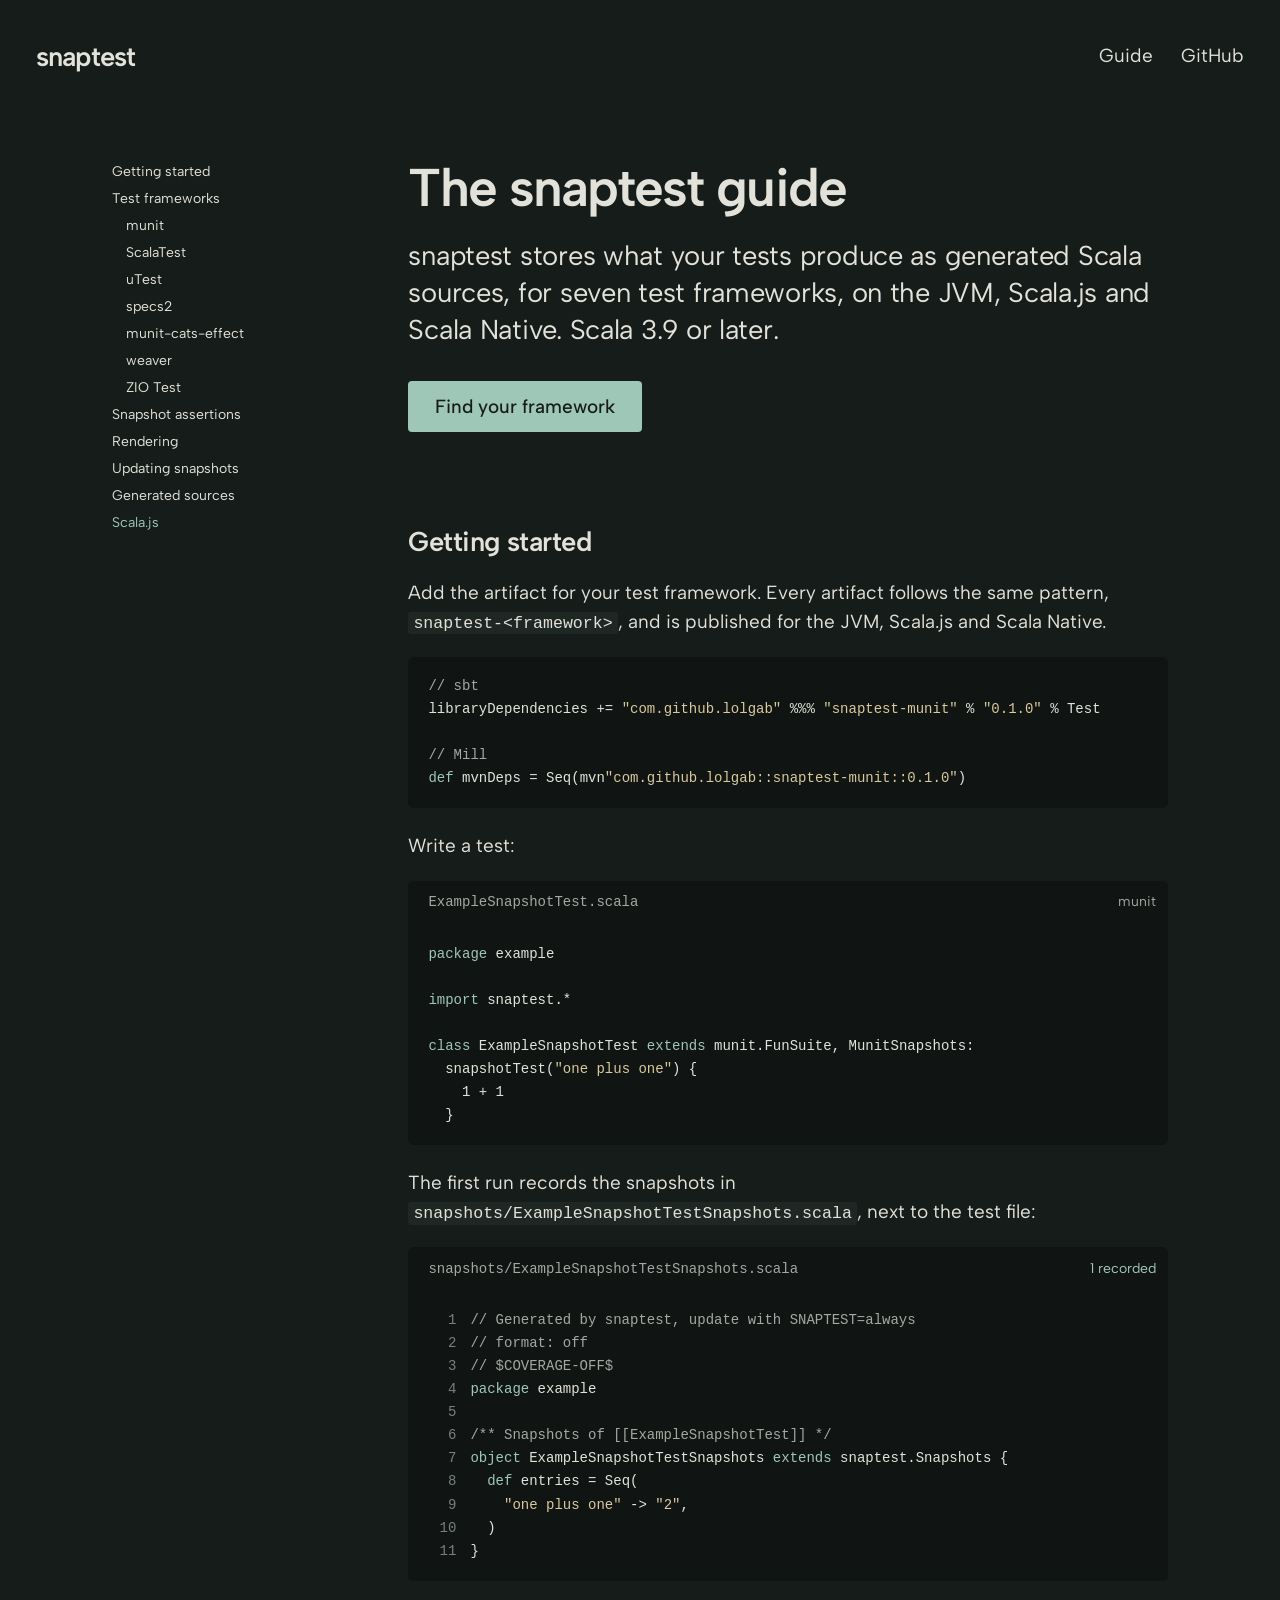
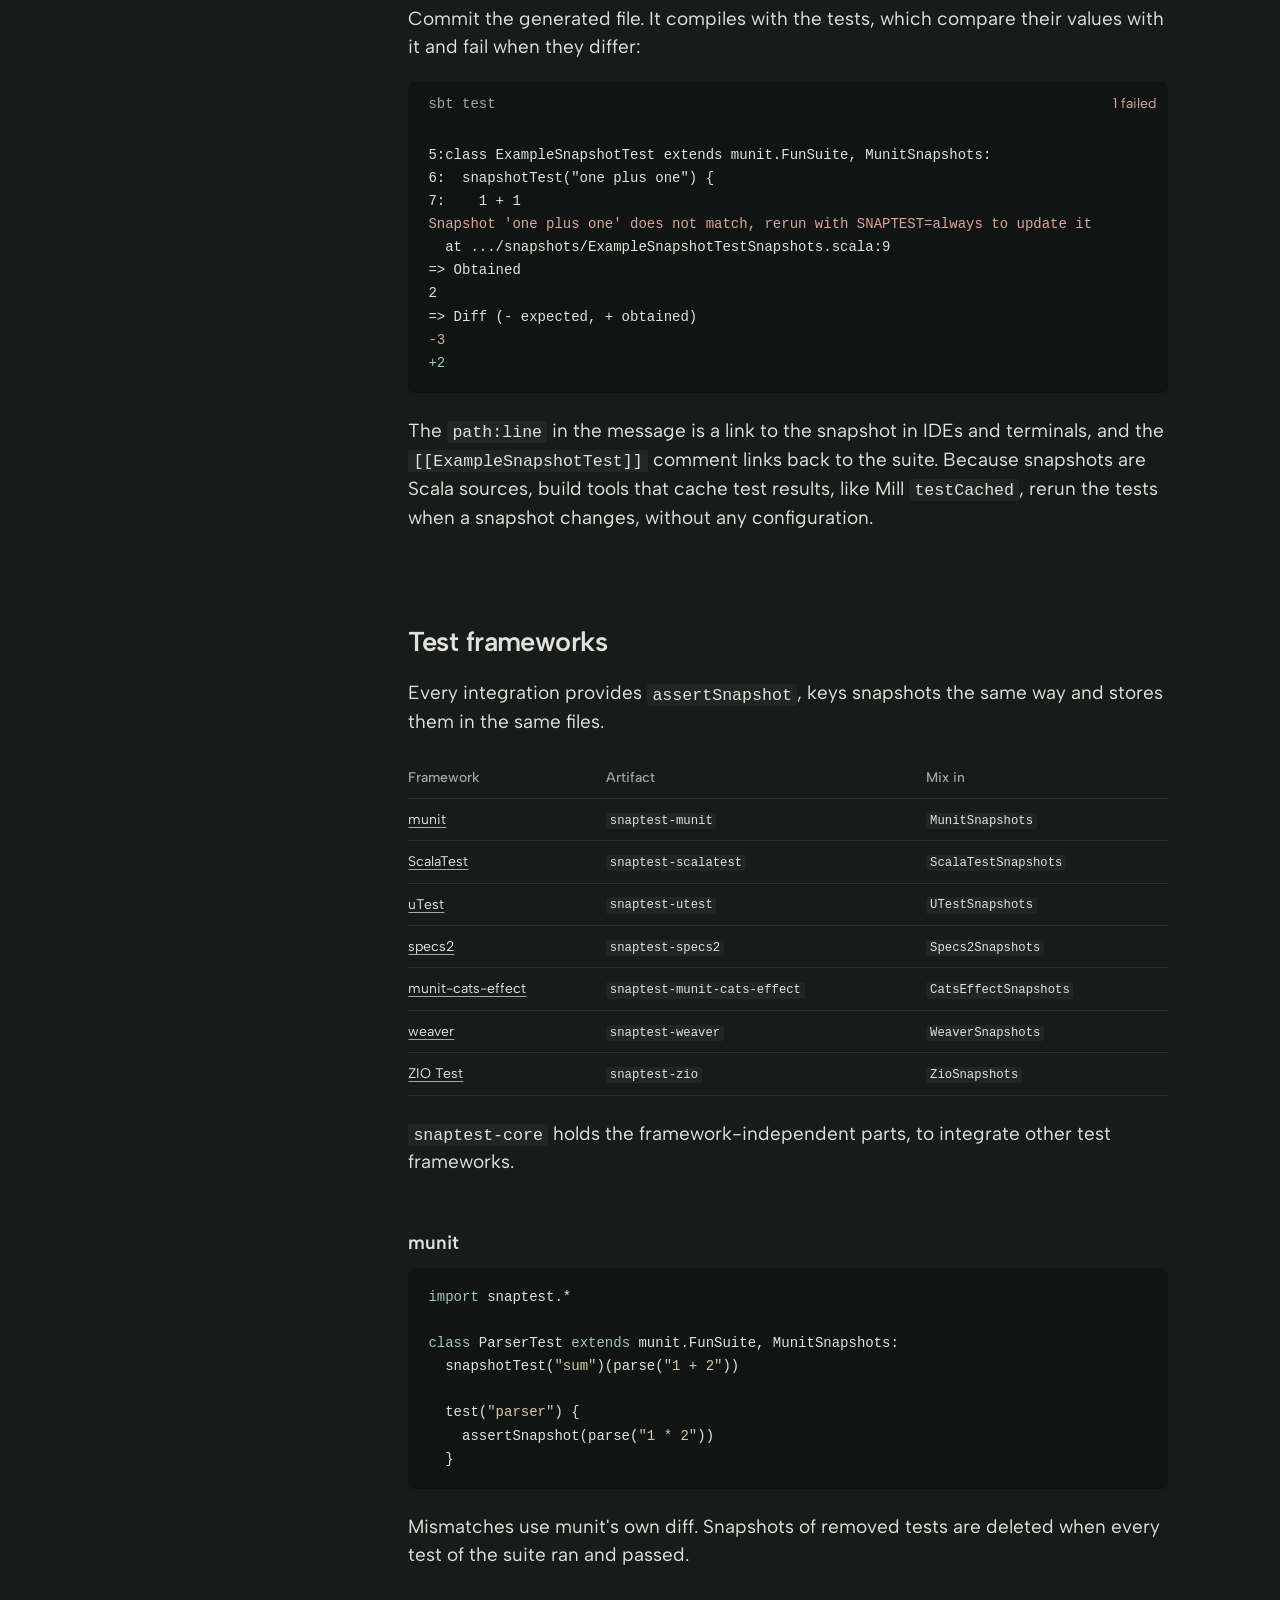
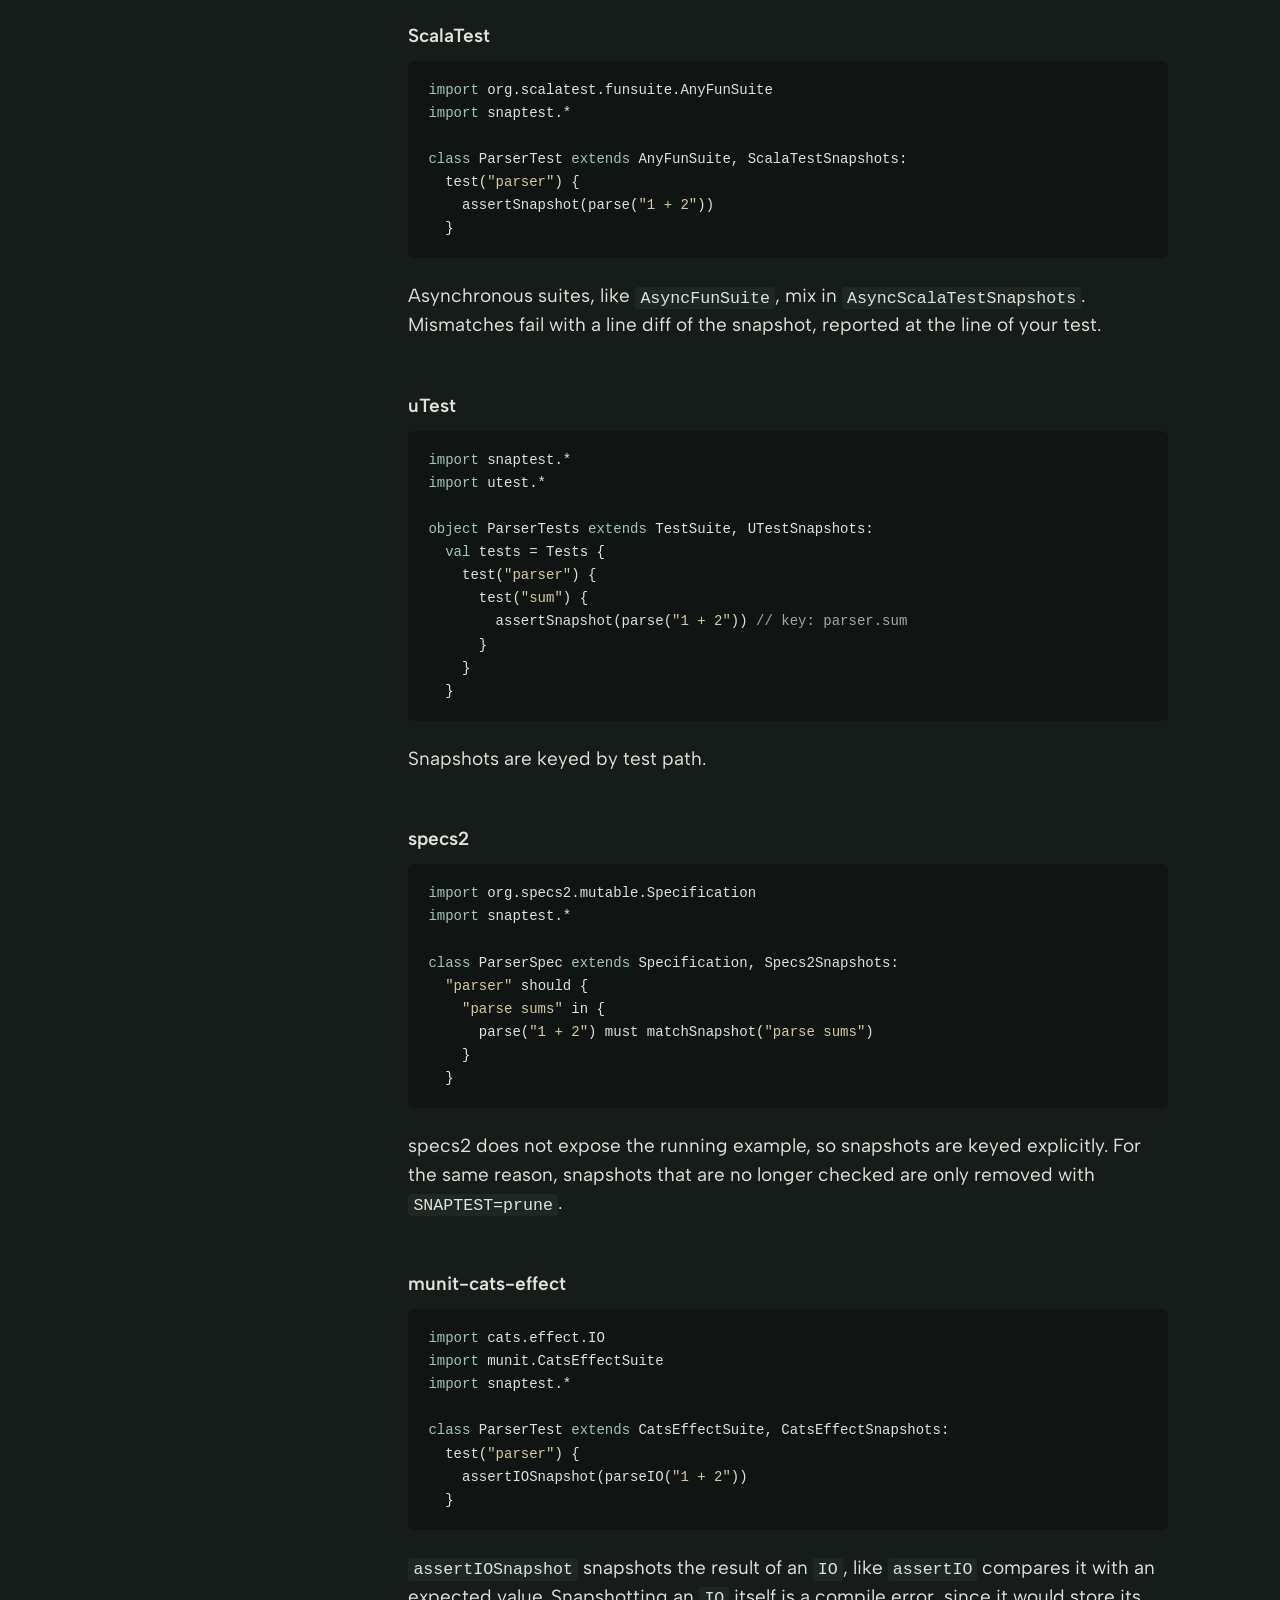
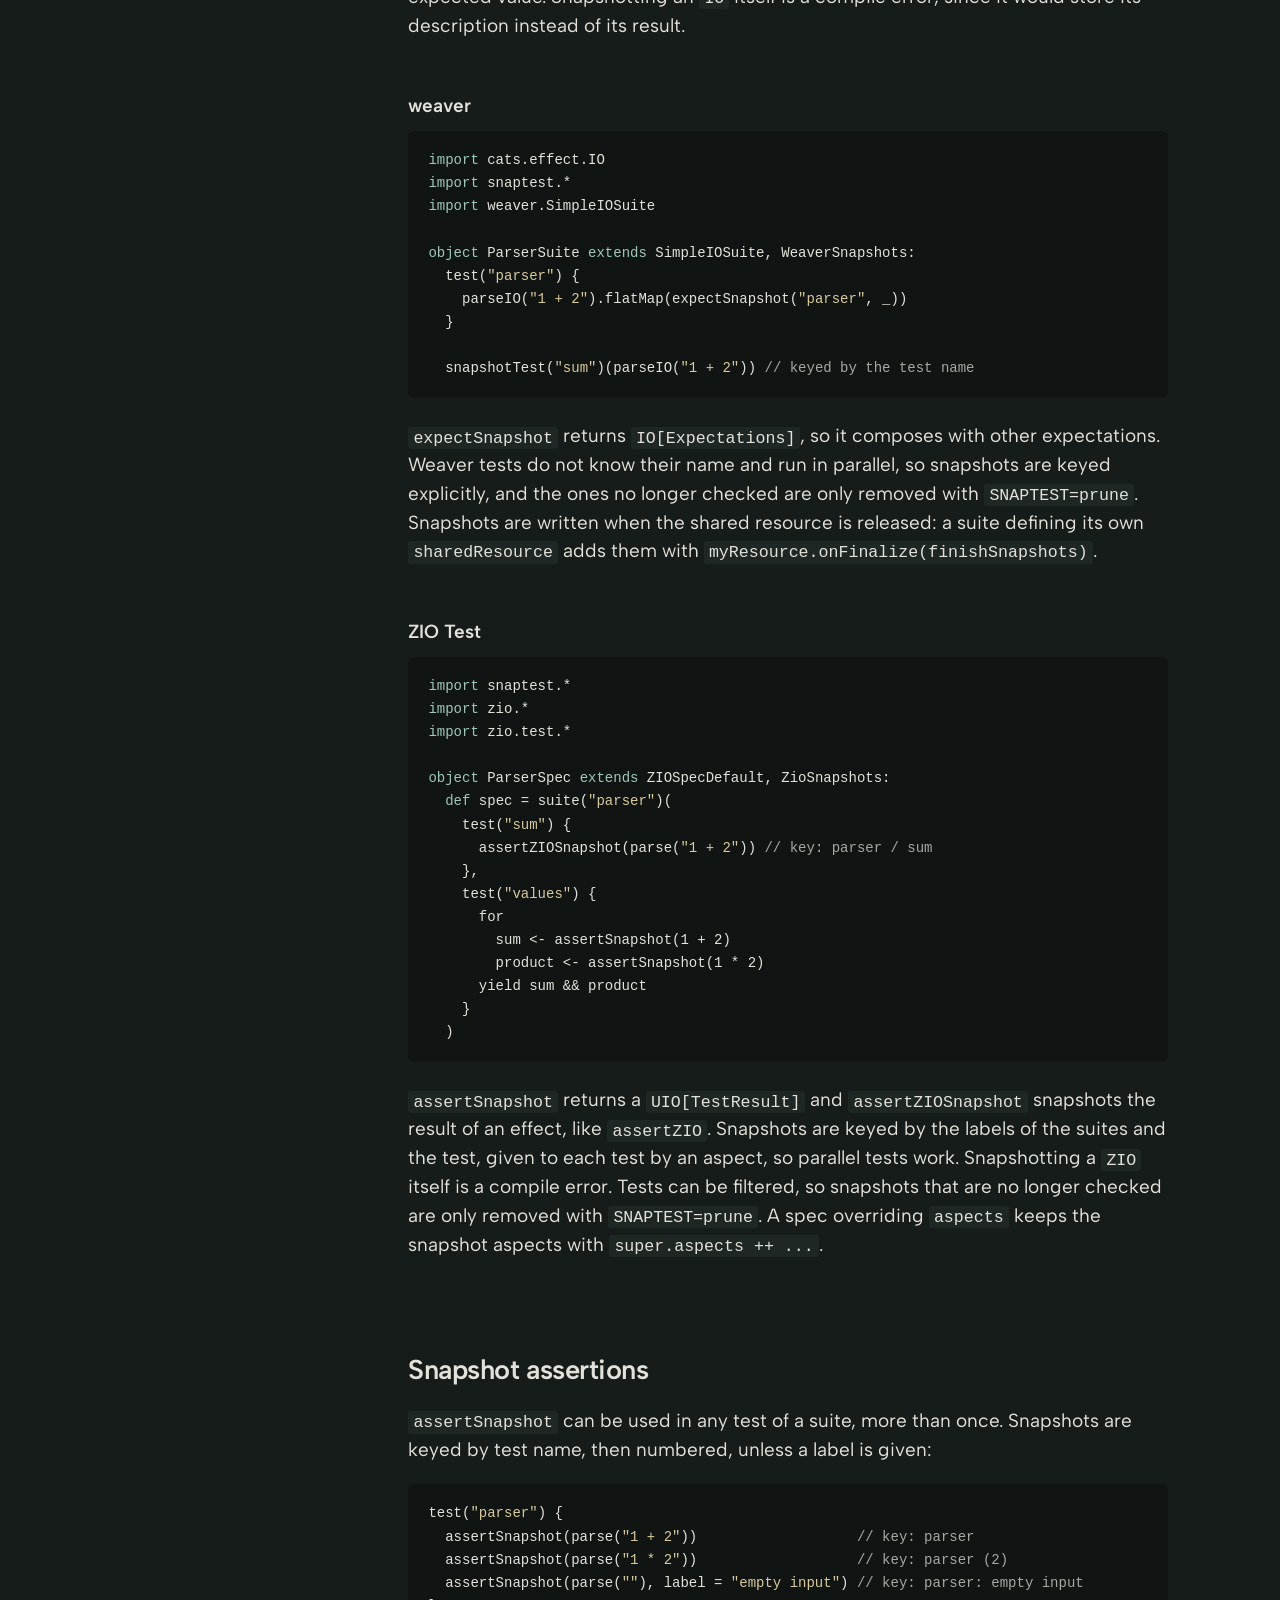
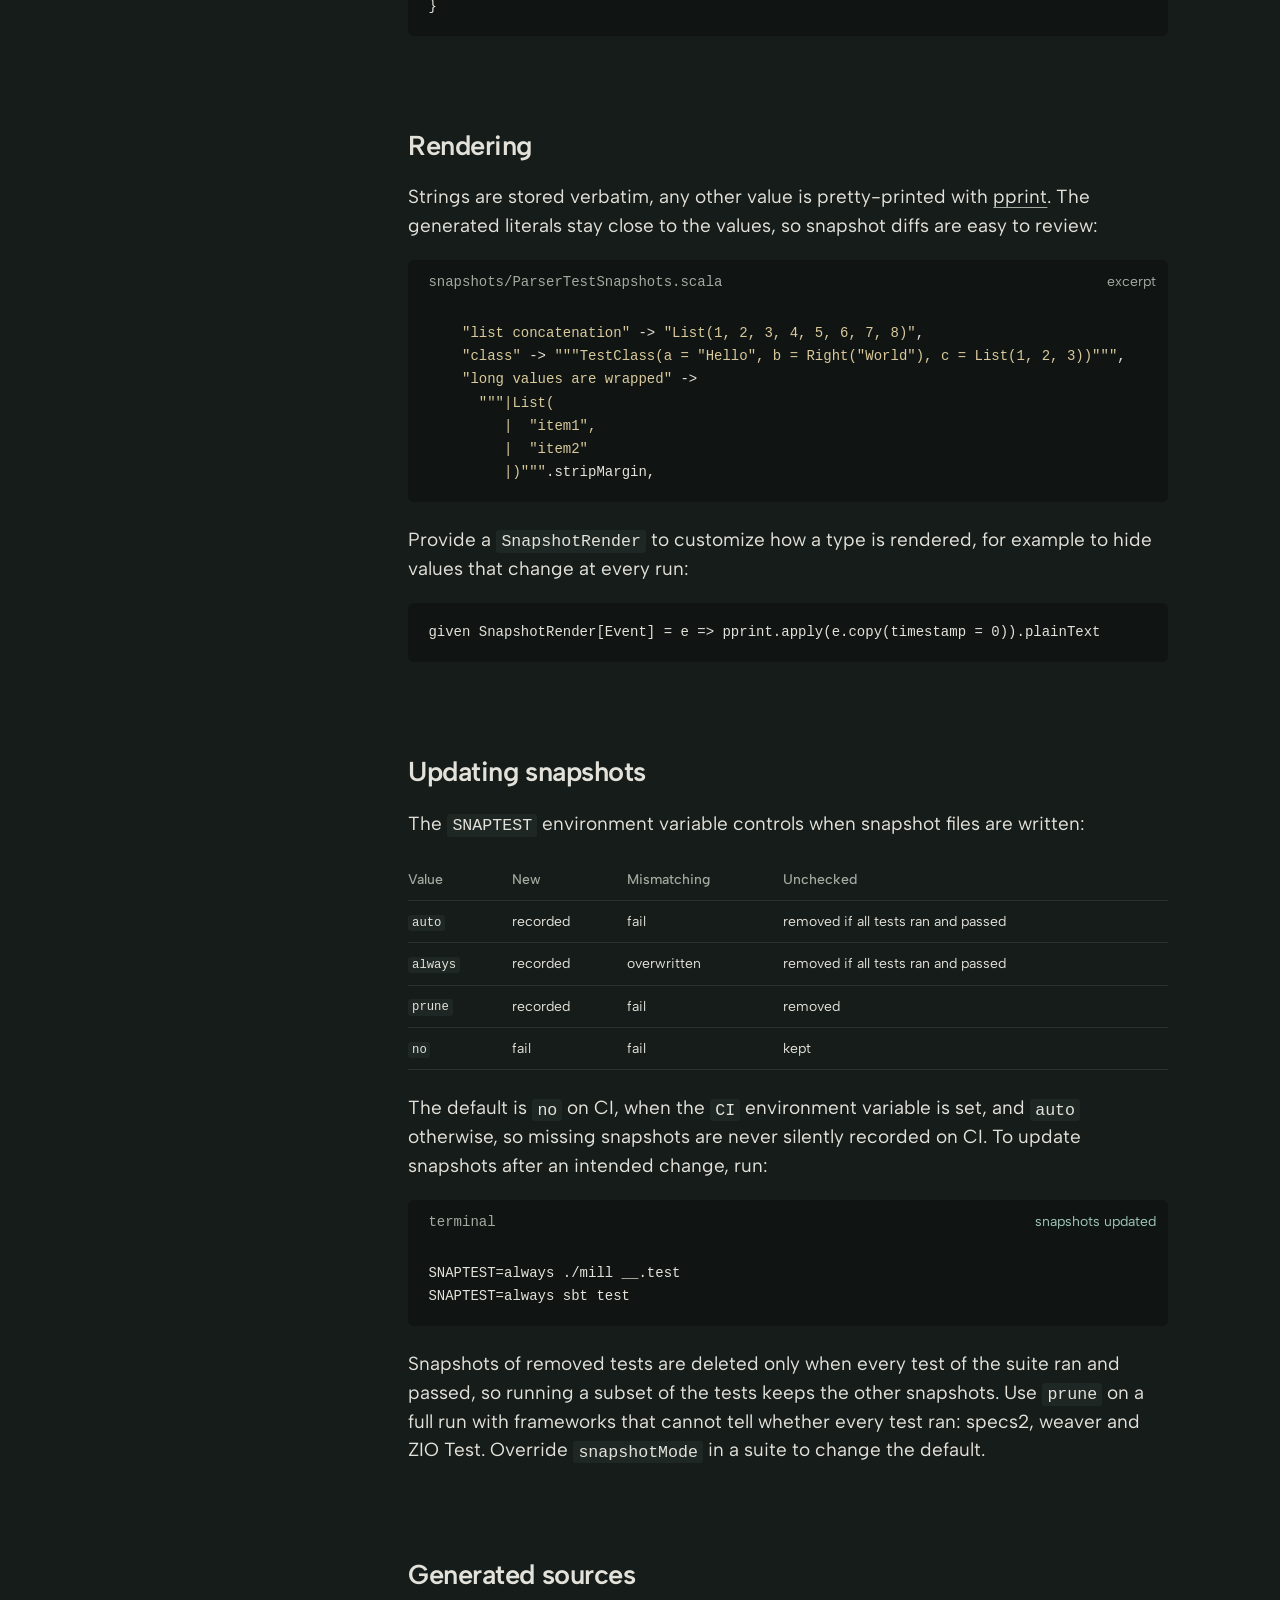
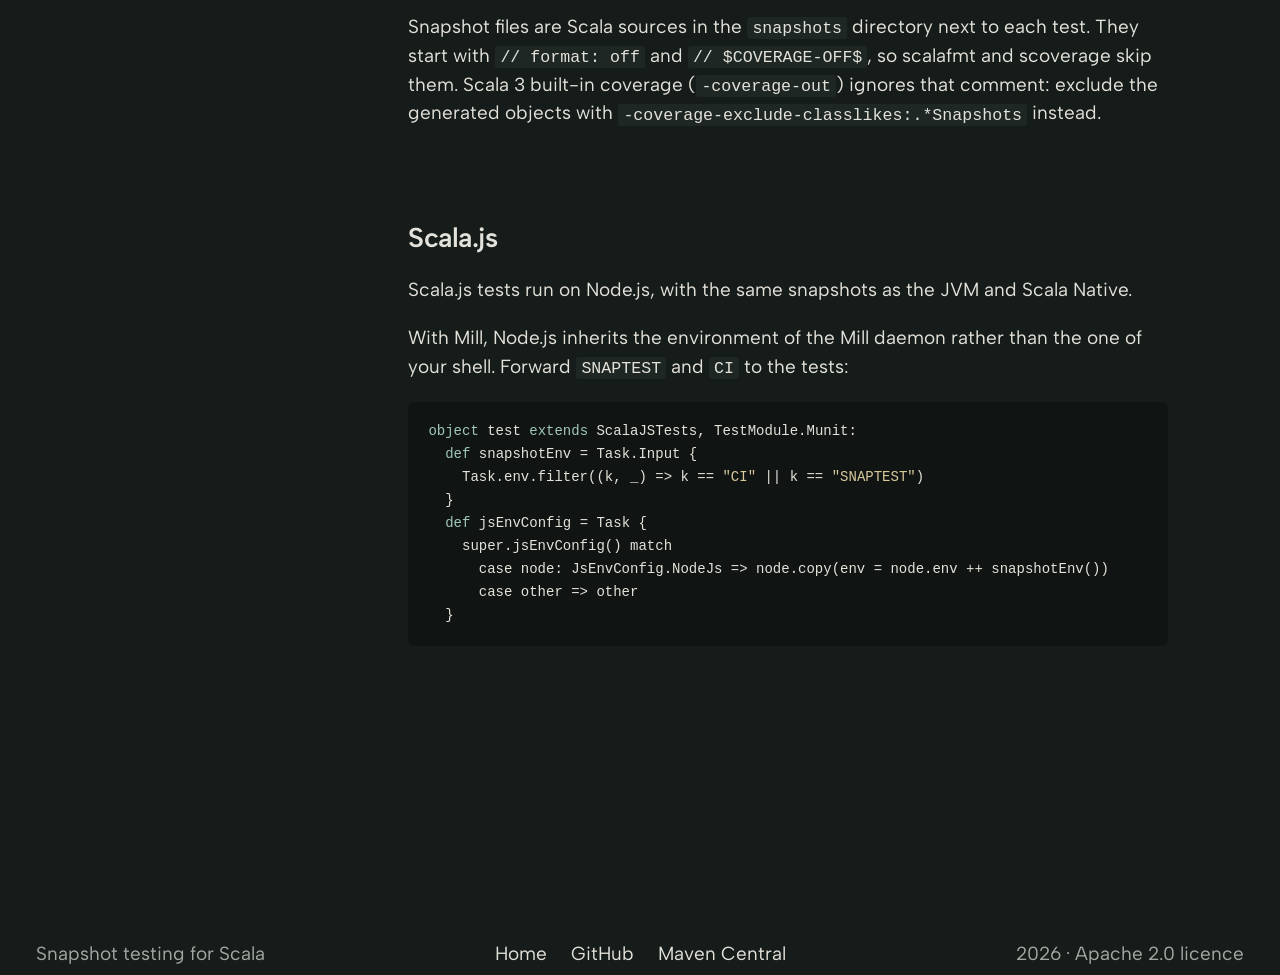
==== site/guide.html @ f342cf75 "Add the documentation website A landing page and a guide in site/, deployed to GitHub Pages by a new" ====
<!doctype html>
<html lang="en">
  <head>
    <meta charset="utf-8" />
    <meta name="viewport" content="width=device-width, initial-scale=1" />
    <title>Guide · snaptest</title>
    <meta
      name="description"
      content="How to set up snaptest with munit, ScalaTest, uTest, specs2, munit-cats-effect, weaver or ZIO Test, update snapshots, and use them on Scala.js."
    />
    <link rel="preconnect" href="https://fonts.googleapis.com" />
    <link rel="preconnect" href="https://fonts.gstatic.com" crossorigin />
    <link
      href="https://fonts.googleapis.com/css2?family=Albert+Sans:wght@400;500;600&display=swap"
      rel="stylesheet"
    />
    <link rel="stylesheet" href="style.css" />
    <script>
      document.documentElement.classList.add("js");
    </script>
  </head>
  <body class="guide-page">
    <header class="topbar topbar--static">
      <a class="wordmark" href="./">snaptest</a>
      <nav aria-label="Main">
        <a class="link" href="guide.html" aria-current="page">Guide</a>
        <a class="link" href="https://github.com/lolgab/snaptest">GitHub</a>
      </nav>
    </header>

    <div class="guide">
      <nav class="toc" aria-label="Contents">
        <a href="#getting-started">Getting started</a>
        <a href="#frameworks">Test frameworks</a>
        <a class="toc__sub" href="#munit">munit</a>
        <a class="toc__sub" href="#scalatest">ScalaTest</a>
        <a class="toc__sub" href="#utest">uTest</a>
        <a class="toc__sub" href="#specs2">specs2</a>
        <a class="toc__sub" href="#munit-cats-effect">munit-cats-effect</a>
        <a class="toc__sub" href="#weaver">weaver</a>
        <a class="toc__sub" href="#zio">ZIO Test</a>
        <a href="#assertions">Snapshot assertions</a>
        <a href="#rendering">Rendering</a>
        <a href="#modes">Updating snapshots</a>
        <a href="#generated-sources">Generated sources</a>
        <a href="#scala-js">Scala.js</a>
      </nav>

      <main class="doc">
        <div class="doc__head">
          <h1>The snaptest guide</h1>
          <p class="doc__lead">
            snaptest stores what your tests produce as generated Scala sources,
            for seven test frameworks, on the JVM, Scala.js and Scala Native.
            Scala 3.9 or later.
          </p>
          <a class="button" href="#frameworks">Find your framework</a>
        </div>

        <section id="getting-started">
          <h2>Getting started</h2>
          <p>
            Add the artifact for your test framework. Every artifact follows
            the same pattern, <code>snaptest-&lt;framework&gt;</code>, and is
            published for the JVM, Scala.js and Scala Native.
          </p>
          <pre class="code" data-scala>// sbt
libraryDependencies += "com.github.lolgab" %%% "snaptest-munit" % "0.1.0" % Test

// Mill
def mvnDeps = Seq(mvn"com.github.lolgab::snaptest-munit::0.1.0")</pre>
          <p>Write a test:</p>
          <div class="fragment" data-ui>
          <div class="panel-bar"><code>ExampleSnapshotTest.scala</code><span>munit</span></div>
          <pre class="code" data-scala>package example

import snaptest.*

class ExampleSnapshotTest extends munit.FunSuite, MunitSnapshots:
  snapshotTest("one plus one") {
    1 + 1
  }</pre>
          </div>
          <p>
            The first run records the snapshots in
            <code>snapshots/ExampleSnapshotTestSnapshots.scala</code>, next to
            the test file:
          </p>
          <div class="fragment" data-ui>
          <div class="panel-bar"><code>snapshots/ExampleSnapshotTestSnapshots.scala</code><span class="ok">1 recorded</span></div>
          <pre class="code" data-scala data-numbers>// Generated by snaptest, update with SNAPTEST=always
// format: off
// $COVERAGE-OFF$
package example

/** Snapshots of [[ExampleSnapshotTest]] */
object ExampleSnapshotTestSnapshots extends snaptest.Snapshots {
  def entries = Seq(
    "one plus one" -> "2",
  )
}</pre>
          </div>
          <p>
            Commit the generated file. It compiles with the tests, which
            compare their values with it and fail when they differ:
          </p>
          <div class="fragment" data-ui>
          <div class="panel-bar"><code>sbt test</code><span class="fail">1 failed</span></div>
          <pre class="code">5:class ExampleSnapshotTest extends munit.FunSuite, MunitSnapshots:
6:  snapshotTest("one plus one") {
7:    1 + 1
<span class="fail">Snapshot 'one plus one' does not match, rerun with SNAPTEST=always to update it</span>
  at .../snapshots/ExampleSnapshotTestSnapshots.scala:9
=&gt; Obtained
2
=&gt; Diff (- expected, + obtained)
<span class="del">-3</span>
<span class="add">+2</span></pre>
          </div>
          <p>
            The <code>path:line</code> in the message is a link to the snapshot
            in IDEs and terminals, and the <code>[[ExampleSnapshotTest]]</code>
            comment links back to the suite. Because snapshots are Scala
            sources, build tools that cache test results, like Mill
            <code>testCached</code>, rerun the tests when a snapshot changes,
            without any configuration.
          </p>
        </section>

        <section id="frameworks">
          <h2>Test frameworks</h2>
          <p>
            Every integration provides <code>assertSnapshot</code>, keys
            snapshots the same way and stores them in the same files.
          </p>
          <table>
            <thead>
              <tr><th scope="col">Framework</th><th scope="col">Artifact</th><th scope="col">Mix in</th></tr>
            </thead>
            <tbody>
              <tr><td><a href="https://scalameta.org/munit/">munit</a></td><td><code>snaptest-munit</code></td><td><code>MunitSnapshots</code></td></tr>
              <tr><td><a href="https://www.scalatest.org">ScalaTest</a></td><td><code>snaptest-scalatest</code></td><td><code>ScalaTestSnapshots</code></td></tr>
              <tr><td><a href="https://github.com/com-lihaoyi/utest">uTest</a></td><td><code>snaptest-utest</code></td><td><code>UTestSnapshots</code></td></tr>
              <tr><td><a href="https://etorreborre.github.io/specs2/">specs2</a></td><td><code>snaptest-specs2</code></td><td><code>Specs2Snapshots</code></td></tr>
              <tr><td><a href="https://github.com/typelevel/munit-cats-effect">munit-cats-effect</a></td><td><code>snaptest-munit-cats-effect</code></td><td><code>CatsEffectSnapshots</code></td></tr>
              <tr><td><a href="https://typelevel.org/weaver-test/">weaver</a></td><td><code>snaptest-weaver</code></td><td><code>WeaverSnapshots</code></td></tr>
              <tr><td><a href="https://zio.dev/reference/test/">ZIO Test</a></td><td><code>snaptest-zio</code></td><td><code>ZioSnapshots</code></td></tr>
            </tbody>
          </table>
          <p>
            <code>snaptest-core</code> holds the framework-independent parts,
            to integrate other test frameworks.
          </p>

          <h3 id="munit">munit</h3>
          <pre class="code" data-scala>import snaptest.*

class ParserTest extends munit.FunSuite, MunitSnapshots:
  snapshotTest("sum")(parse("1 + 2"))

  test("parser") {
    assertSnapshot(parse("1 * 2"))
  }</pre>
          <p>
            Mismatches use munit's own diff. Snapshots of removed tests are
            deleted when every test of the suite ran and passed.
          </p>

          <h3 id="scalatest">ScalaTest</h3>
          <pre class="code" data-scala>import org.scalatest.funsuite.AnyFunSuite
import snaptest.*

class ParserTest extends AnyFunSuite, ScalaTestSnapshots:
  test("parser") {
    assertSnapshot(parse("1 + 2"))
  }</pre>
          <p>
            Asynchronous suites, like <code>AsyncFunSuite</code>, mix in
            <code>AsyncScalaTestSnapshots</code>. Mismatches fail with a line
            diff of the snapshot, reported at the line of your test.
          </p>

          <h3 id="utest">uTest</h3>
          <pre class="code" data-scala>import snaptest.*
import utest.*

object ParserTests extends TestSuite, UTestSnapshots:
  val tests = Tests {
    test("parser") {
      test("sum") {
        assertSnapshot(parse("1 + 2")) // key: parser.sum
      }
    }
  }</pre>
          <p>Snapshots are keyed by test path.</p>

          <h3 id="specs2">specs2</h3>
          <pre class="code" data-scala>import org.specs2.mutable.Specification
import snaptest.*

class ParserSpec extends Specification, Specs2Snapshots:
  "parser" should {
    "parse sums" in {
      parse("1 + 2") must matchSnapshot("parse sums")
    }
  }</pre>
          <p>
            specs2 does not expose the running example, so snapshots are keyed
            explicitly. For the same reason, snapshots that are no longer
            checked are only removed with <code>SNAPTEST=prune</code>.
          </p>

          <h3 id="munit-cats-effect">munit-cats-effect</h3>
          <pre class="code" data-scala>import cats.effect.IO
import munit.CatsEffectSuite
import snaptest.*

class ParserTest extends CatsEffectSuite, CatsEffectSnapshots:
  test("parser") {
    assertIOSnapshot(parseIO("1 + 2"))
  }</pre>
          <p>
            <code>assertIOSnapshot</code> snapshots the result of an
            <code>IO</code>, like <code>assertIO</code> compares it with an
            expected value. Snapshotting an <code>IO</code> itself is a compile
            error, since it would store its description instead of its result.
          </p>

          <h3 id="weaver">weaver</h3>
          <pre class="code" data-scala>import cats.effect.IO
import snaptest.*
import weaver.SimpleIOSuite

object ParserSuite extends SimpleIOSuite, WeaverSnapshots:
  test("parser") {
    parseIO("1 + 2").flatMap(expectSnapshot("parser", _))
  }

  snapshotTest("sum")(parseIO("1 + 2")) // keyed by the test name</pre>
          <p>
            <code>expectSnapshot</code> returns <code>IO[Expectations]</code>,
            so it composes with other expectations. Weaver tests do not know
            their name and run in parallel, so snapshots are keyed explicitly,
            and the ones no longer checked are only removed with
            <code>SNAPTEST=prune</code>. Snapshots are written when the shared
            resource is released: a suite defining its own
            <code>sharedResource</code> adds them with
            <code>myResource.onFinalize(finishSnapshots)</code>.
          </p>

          <h3 id="zio">ZIO Test</h3>
          <pre class="code" data-scala>import snaptest.*
import zio.*
import zio.test.*

object ParserSpec extends ZIOSpecDefault, ZioSnapshots:
  def spec = suite("parser")(
    test("sum") {
      assertZIOSnapshot(parse("1 + 2")) // key: parser / sum
    },
    test("values") {
      for
        sum &lt;- assertSnapshot(1 + 2)
        product &lt;- assertSnapshot(1 * 2)
      yield sum &amp;&amp; product
    }
  )</pre>
          <p>
            <code>assertSnapshot</code> returns a <code>UIO[TestResult]</code>
            and <code>assertZIOSnapshot</code> snapshots the result of an
            effect, like <code>assertZIO</code>. Snapshots are keyed by the
            labels of the suites and the test, given to each test by an aspect,
            so parallel tests work. Snapshotting a <code>ZIO</code> itself is a
            compile error. Tests can be filtered, so snapshots that are no
            longer checked are only removed with <code>SNAPTEST=prune</code>.
            A spec overriding <code>aspects</code> keeps the snapshot aspects
            with <code>super.aspects ++ ...</code>.
          </p>
        </section>

        <section id="assertions">
          <h2>Snapshot assertions</h2>
          <p>
            <code>assertSnapshot</code> can be used in any test of a suite,
            more than once. Snapshots are keyed by test name, then numbered,
            unless a label is given:
          </p>
          <pre class="code" data-scala>test("parser") {
  assertSnapshot(parse("1 + 2"))                   // key: parser
  assertSnapshot(parse("1 * 2"))                   // key: parser (2)
  assertSnapshot(parse(""), label = "empty input") // key: parser: empty input
}</pre>
        </section>

        <section id="rendering">
          <h2>Rendering</h2>
          <p>
            Strings are stored verbatim, any other value is pretty-printed with
            <a href="https://github.com/com-lihaoyi/PPrint">pprint</a>. The
            generated literals stay close to the values, so snapshot diffs are
            easy to review:
          </p>
          <div class="fragment" data-ui>
          <div class="panel-bar"><code>snapshots/ParserTestSnapshots.scala</code><span>excerpt</span></div>
          <pre class="code" data-scala>    "list concatenation" -> "List(1, 2, 3, 4, 5, 6, 7, 8)",
    "class" -> """TestClass(a = "Hello", b = Right("World"), c = List(1, 2, 3))""",
    "long values are wrapped" ->
      """|List(
         |  "item1",
         |  "item2"
         |)""".stripMargin,</pre>
          </div>
          <p>
            Provide a <code>SnapshotRender</code> to customize how a type is
            rendered, for example to hide values that change at every run:
          </p>
          <pre class="code" data-scala>given SnapshotRender[Event] = e => pprint.apply(e.copy(timestamp = 0)).plainText</pre>
        </section>

        <section id="modes">
          <h2>Updating snapshots</h2>
          <p>
            The <code>SNAPTEST</code> environment variable controls when
            snapshot files are written:
          </p>
          <table>
            <thead>
              <tr><th scope="col">Value</th><th scope="col">New</th><th scope="col">Mismatching</th><th scope="col">Unchecked</th></tr>
            </thead>
            <tbody>
              <tr><td><code>auto</code></td><td>recorded</td><td>fail</td><td>removed if all tests ran and passed</td></tr>
              <tr><td><code>always</code></td><td>recorded</td><td>overwritten</td><td>removed if all tests ran and passed</td></tr>
              <tr><td><code>prune</code></td><td>recorded</td><td>fail</td><td>removed</td></tr>
              <tr><td><code>no</code></td><td>fail</td><td>fail</td><td>kept</td></tr>
            </tbody>
          </table>
          <p>
            The default is <code>no</code> on CI, when the <code>CI</code>
            environment variable is set, and <code>auto</code> otherwise, so
            missing snapshots are never silently recorded on CI. To update
            snapshots after an intended change, run:
          </p>
          <div class="fragment" data-ui>
          <div class="panel-bar"><code>terminal</code><span class="ok">snapshots updated</span></div>
          <pre class="code">SNAPTEST=always ./mill __.test
SNAPTEST=always sbt test</pre>
          </div>
          <p>
            Snapshots of removed tests are deleted only when every test of the
            suite ran and passed, so running a subset of the tests keeps the
            other snapshots. Use <code>prune</code> on a full run with
            frameworks that cannot tell whether every test ran: specs2, weaver
            and ZIO Test. Override <code>snapshotMode</code> in a suite to
            change the default.
          </p>
        </section>

        <section id="generated-sources">
          <h2>Generated sources</h2>
          <p>
            Snapshot files are Scala sources in the <code>snapshots</code>
            directory next to each test. They start with
            <code>// format: off</code> and <code>// $COVERAGE-OFF$</code>, so
            scalafmt and scoverage skip them. Scala 3 built-in coverage
            (<code>-coverage-out</code>) ignores that comment: exclude the
            generated objects with
            <code>-coverage-exclude-classlikes:.*Snapshots</code> instead.
          </p>
        </section>

        <section id="scala-js">
          <h2>Scala.js</h2>
          <p>
            Scala.js tests run on Node.js, with the same snapshots as the JVM
            and Scala Native.
          </p>
          <p>
            With Mill, Node.js inherits the environment of the Mill daemon
            rather than the one of your shell. Forward <code>SNAPTEST</code>
            and <code>CI</code> to the tests:
          </p>
          <pre class="code" data-scala>object test extends ScalaJSTests, TestModule.Munit:
  def snapshotEnv = Task.Input {
    Task.env.filter((k, _) => k == "CI" || k == "SNAPTEST")
  }
  def jsEnvConfig = Task {
    super.jsEnvConfig() match
      case node: JsEnvConfig.NodeJs => node.copy(env = node.env ++ snapshotEnv())
      case other => other
  }</pre>
        </section>

      </main>
    </div>

    <footer>
      <div class="footer">
        <p>Snapshot testing for Scala</p>
        <nav aria-label="Footer">
          <a class="link" href="./">Home</a>
          <a class="link" href="https://github.com/lolgab/snaptest">GitHub</a>
          <a class="link" href="https://central.sonatype.com/namespace/com.github.lolgab">Maven Central</a>
        </nav>
        <p>2026 · <a class="link" href="https://github.com/lolgab/snaptest/blob/main/LICENSE">Apache 2.0 licence</a></p>
      </div>
    </footer>

    <script src="main.js"></script>
  </body>
</html>
---- site/style.css ----
:root {
  --bg: #161c1a;
  --surface: #1f2725;
  --surface-2: #28322f;
  --deep: #101513;
  --ink: #e3e2da;
  --muted: #a3a9a1;
  --accent: #9fc7b8;
  --accent-ink: #161c1a;
  --string: #d9c99c;
  --removed: #e0a39a;
  --added: #9fc7b8;

  /* Five sizes: small, body, lead, head, display */
  --step-small: 0.875rem;
  --step-body: clamp(1.0625rem, 1rem + 0.25vw, 1.1875rem);
  --step-lead: clamp(1.375rem, 1.15rem + 0.7vw, 1.75rem);
  --step-head: clamp(2.25rem, 1.4rem + 2.4vw, 3.5rem);
  --step-display: clamp(2.75rem, 1.6rem + 3.6vw, 5rem);

  --m: clamp(20px, 2.8vw, 40px);
  --gap-section: clamp(120px, 13vw, 200px);
  --radius: 4px;

  --ease-out: cubic-bezier(0.22, 1, 0.36, 1);
  --ease-expo: cubic-bezier(0.16, 1, 0.3, 1);
  --ease-soft: cubic-bezier(0.33, 1, 0.68, 1);
  --t-press: 140ms;
  --t-hover: 180ms;
  --t-ui: 240ms;
  --t-reveal: 800ms;
}

*,
*::before,
*::after {
  box-sizing: border-box;
}

html {
  -webkit-text-size-adjust: 100%;
}

body {
  margin: 0;
  overflow-x: clip;
  background: var(--bg);
  color: var(--ink);
  font-family: "Albert Sans", system-ui, sans-serif;
  font-size: var(--step-body);
  line-height: 1.5;
  -webkit-font-smoothing: antialiased;
}

img {
  display: block;
  max-width: 100%;
}

a {
  color: inherit;
}

:focus-visible {
  outline: 2px solid var(--accent);
  outline-offset: 3px;
}

::selection {
  background: var(--accent);
  color: var(--accent-ink);
}

h1,
h2,
h3 {
  margin: 0;
  font-weight: 600;
  letter-spacing: -0.035em;
  line-height: 1;
}

p {
  margin: 0;
}

/* Literal code is the only monospace on the site */
code,
pre,
textarea.code-input {
  font-family: ui-monospace, "SF Mono", Menlo, Consolas, monospace;
  font-size: 0.875em;
}

pre {
  font-size: var(--step-small);
}

.visually-hidden {
  position: absolute;
  width: 1px;
  height: 1px;
  overflow: hidden;
  clip-path: inset(50%);
  white-space: nowrap;
}

/* Buttons and links: one square shape on the whole site */

.button {
  display: inline-flex;
  align-items: center;
  padding: 0.85em 1.4em;
  border: 0;
  border-radius: var(--radius);
  background: var(--accent);
  color: var(--accent-ink);
  font: 500 var(--step-body) / 1 "Albert Sans", system-ui, sans-serif;
  text-decoration: none;
  cursor: pointer;
  transition:
    transform var(--t-press) var(--ease-out),
    background-color var(--t-hover) var(--ease-out);
}

.button:hover {
  background: #b6d8cb;
}

.button:active {
  transform: scale(0.97);
}

.button--quiet {
  background: var(--surface-2);
  color: var(--ink);
}

.button--quiet:hover {
  background: #33403c;
}

.link {
  text-decoration: underline;
  text-decoration-color: transparent;
  text-underline-offset: 0.25em;
  transition: text-decoration-color var(--t-ui) var(--ease-out);
}

.link:hover,
.link:focus-visible {
  text-decoration-color: currentColor;
}

/* Interface fragments: the product's own conventions apply inside */

[data-ui] {
  font-size: var(--step-small);
  line-height: 1.6;
}

.code {
  margin: 0;
  padding: 18px 20px;
  overflow-x: auto;
  white-space: pre;
  line-height: 1.65;
}

.code .c {
  color: var(--muted);
}

.code .s {
  color: var(--string);
}

.code .k {
  color: var(--accent);
}

.code .ln {
  display: inline-block;
  width: 2em;
  margin-right: 1em;
  color: #79807a;
  text-align: right;
  user-select: none;
}

.del {
  color: var(--removed);
}

.add,
.ok {
  color: var(--added);
}

.fail {
  color: var(--removed);
}

.code .hl {
  background: rgba(224, 163, 154, 0.14);
}

.panel-bar {
  display: flex;
  align-items: center;
  justify-content: space-between;
  gap: 12px;
  min-height: 44px;
  padding: 6px 12px 6px 20px;
  background: var(--deep);
  color: var(--muted);
}

.panel-bar code {
  font-size: 1em;
}

.ui-button {
  padding: 6px 12px;
  border: 1px solid #3a4743;
  border-radius: 3px;
  background: var(--surface-2);
  color: var(--ink);
  font: inherit;
  cursor: pointer;
  transition:
    background-color var(--t-hover) var(--ease-out),
    border-color var(--t-hover) var(--ease-out),
    transform var(--t-press) var(--ease-out);
}

.ui-button:hover {
  background: #33403c;
}

.ui-button:active {
  transform: scale(0.96);
}

.ui-button--accept,
.ui-button[aria-pressed="true"] {
  border-color: var(--accent);
  color: var(--accent);
}

.field {
  width: 100%;
  padding: 8px 10px;
  border: 1px solid #3a4743;
  border-radius: 3px;
  background: var(--bg);
  color: var(--ink);
  font: inherit;
  transition: border-color var(--t-hover) var(--ease-out);
}

.field:hover,
.field:focus {
  border-color: var(--accent);
  outline: none;
}

/* Page frame */

.topbar {
  position: absolute;
  inset: 0 0 auto;
  z-index: 2;
  display: flex;
  justify-content: space-between;
  align-items: center;
  padding: var(--m);
}

.wordmark {
  font-weight: 600;
  font-size: var(--step-lead);
  letter-spacing: -0.03em;
  text-decoration: none;
}

.topbar nav {
  display: flex;
  gap: 28px;
}

/* Hero: the snapshot of this page */

.hero {
  display: grid;
  grid-template-columns: 1fr 1fr;
  min-height: max(100svh, 720px);
}

.hero > * {
  min-width: 0;
}

.hero__copy {
  display: flex;
  flex-direction: column;
  justify-content: flex-end;
  padding: var(--m);
  padding-bottom: clamp(48px, 8vh, 96px);
}

.hero h1 {
  font-size: var(--step-head);
}

.line {
  display: block;
  overflow: clip;
  padding-bottom: 0.08em;
}

.line > span {
  display: block;
}

.hero__sentence {
  max-width: 44ch;
  margin-top: 32px;
}

.hero__actions {
  display: flex;
  flex-wrap: wrap;
  align-items: center;
  gap: 24px;
  margin-top: 36px;
}

.hero__stage {
  display: flex;
  align-items: center;
  justify-content: center;
  padding: 104px var(--m) var(--m);
  background: var(--surface);
}

.page-snapshot {
  width: min(580px, 100%);
  background: var(--deep);
  border-radius: 6px;
  overflow: hidden;
}

.page-snapshot .code {
  background: var(--bg);
}

.page-snapshot__field {
  display: grid;
  gap: 6px;
  padding: 16px 20px 4px;
}

.page-snapshot__field label {
  color: var(--muted);
}

.page-snapshot__result {
  margin: 0;
  padding: 14px 20px 18px;
  white-space: pre-wrap;
  min-height: 3.4em;
}

.page-snapshot__result.is-failed {
  background: #261c1a;
}

/* Showcase: any value, readable Scala */

.showcase {
  position: relative;
  display: grid;
  grid-template-columns: 1fr 1fr;
  margin-top: var(--gap-section);
}

.showcase > * {
  min-width: 0;
}

.showcase__in,
.showcase__out {
  min-height: 90svh;
  padding: 88px var(--m) calc(var(--step-display) + 96px);
}

.showcase__in {
  background: var(--deep);
}

.showcase__in label {
  display: block;
  margin-bottom: 16px;
}

.showcase textarea {
  display: block;
  width: min(36ch, 100%);
  min-height: 9em;
  padding: 14px 16px;
  font-size: var(--step-lead);
  line-height: 1.45;
  resize: vertical;
}

.presets {
  display: flex;
  flex-wrap: wrap;
  gap: 8px;
  margin-top: 16px;
}

.showcase__out {
  background: var(--ink);
  color: var(--bg);
}

.showcase__out [data-ui] {
  width: min(680px, 100%);
  background: var(--bg);
  border-radius: 6px;
  overflow: hidden;
  color: var(--ink);
}

.showcase__out .code {
  font-size: 13px;
}

.showcase__out .note {
  max-width: 42ch;
  margin-top: 28px;
}

.split-heading {
  font-size: var(--step-display);
}

.split-heading span {
  position: absolute;
  bottom: 40px;
}

.split-heading span:first-child {
  left: var(--m);
}

.split-heading span:last-child {
  right: var(--m);
  color: var(--bg);
}

/* How it works: one pinned fragment, three statements */

.steps {
  display: grid;
  grid-template-columns: repeat(12, 1fr);
  gap: var(--m);
  margin: var(--gap-section) var(--m) 0;
}

.steps__text {
  grid-column: 1 / span 5;
}

.steps h2 {
  font-size: var(--step-lead);
  letter-spacing: -0.02em;
}

.step {
  min-height: 80vh;
  display: flex;
  flex-direction: column;
  justify-content: center;
}

.step:first-of-type {
  min-height: 64vh;
}

.step h3 {
  max-width: 16ch;
  font-size: var(--step-head);
  line-height: 1.05;
  color: var(--muted);
  transition: color var(--t-ui) var(--ease-out);
}

.step.is-active h3 {
  color: var(--ink);
}

.step p {
  max-width: 40ch;
  margin-top: 20px;
}

.stage {
  grid-column: 7 / span 6;
  position: sticky;
  top: 12vh;
  align-self: start;
  display: flex;
  align-items: center;
  justify-content: center;
  min-height: 76vh;
  padding: var(--m);
  background: var(--surface);
}

.stage [data-ui] {
  width: min(600px, 100%);
  background: var(--bg);
  border-radius: 6px;
  overflow: hidden;
}

.stage__state {
  display: none;
}

.stage[data-state="test"] .stage__state--test,
.stage[data-state="record"] .stage__state--record,
.stage[data-state="fail"] .stage__state--fail {
  display: block;
}

/* Frameworks, platforms and modes */

.catalog {
  display: grid;
  grid-template-columns: repeat(12, 1fr);
  gap: var(--m);
  margin: var(--gap-section) var(--m) 0;
}

.catalog__list {
  grid-column: 3 / span 8;
}

.catalog__groups {
  display: grid;
  grid-template-columns: 1fr 1fr;
  gap: 0 calc(var(--m) * 2);
}

.catalog h2 {
  margin-bottom: 40px;
  font-size: var(--step-head);
}

.catalog ul {
  margin: 0 0 40px;
  padding: 0;
  list-style: none;
}

.catalog .group {
  margin-bottom: 4px;
  color: var(--muted);
}

.catalog li {
  display: flex;
  align-items: baseline;
  justify-content: space-between;
  gap: 16px;
  padding: 7px 0;
}

.catalog li > span:first-child {
  display: flex;
  align-items: baseline;
  gap: 10px;
}

.catalog li > span:first-child::before {
  content: "";
  flex: none;
  width: 12px;
  height: 12px;
  border-radius: 50%;
  background: var(--dot, var(--accent));
}

.catalog li > span:last-child {
  color: var(--muted);
  font-size: var(--step-small);
  font-variant-numeric: tabular-nums;
  text-align: right;
}

.catalog li a {
  text-decoration: none;
  transition: color var(--t-hover) var(--ease-out);
}

.catalog li a:hover {
  color: var(--accent);
}

figcaption {
  margin-top: 12px;
  color: var(--muted);
  font-size: var(--step-small);
}

/* Why: one statement with interface words, and its picture */

.why {
  display: grid;
  grid-template-columns: repeat(12, 1fr);
  gap: var(--m);
  margin: var(--gap-section) var(--m) 0;
  align-items: end;
}

.why__text {
  grid-column: 1 / span 6;
}

.why__ci {
  grid-column: 8 / span 5;
  align-self: center;
  border-radius: 6px;
  overflow: hidden;
  background: var(--bg);
}

.why__ci .code {
  background: var(--deep);
}

.why__statement {
  max-width: 24ch;
  font-size: clamp(1.5rem, 1rem + 1.6vw, 2.25rem);
  line-height: 1.25;
  font-weight: 500;
  letter-spacing: -0.02em;
}

.why__follow {
  max-width: 40ch;
  margin-top: 56px;
}

.why__follow p {
  margin-bottom: 28px;
}

/* Close: the action tile */

.close {
  display: grid;
  grid-template-columns: 2fr 8fr 2fr;
  gap: 12px;
  margin-top: var(--gap-section);
}

.close > * {
  min-height: 380px;
  border-radius: var(--radius);
  overflow: clip;
}

.close__tile {
  display: flex;
  flex-direction: column;
  justify-content: center;
  padding: 40px clamp(24px, 4vw, 56px);
  background: var(--accent);
  color: var(--accent-ink);
}

.close__tile h2 {
  font-size: var(--step-head);
}

.close__tile pre {
  margin: 24px 0 0;
  padding: 12px 14px;
  border-radius: 3px;
  background: rgba(22, 28, 26, 0.1);
  white-space: pre-wrap;
  word-break: break-word;
}

.close__actions {
  display: flex;
  flex-wrap: wrap;
  gap: 12px;
  margin-top: 24px;
}

.close__tile .button {
  background: var(--bg);
  color: var(--ink);
}

.close__tile .button:hover {
  background: var(--surface-2);
}

.close__tile .button--quiet {
  background: transparent;
  color: var(--accent-ink);
  border: 2px solid var(--accent-ink);
}

.close__tile .button--quiet:hover {
  background: rgba(22, 28, 26, 0.08);
}

.close__field {
  border-top-right-radius: 0;
  border-bottom-right-radius: 0;
  background: var(--surface);
}

.close__field--left {
  border-radius: 0 var(--radius) var(--radius) 0;
  background: var(--surface-2);
}

/* Footer: one quiet line */

.footer {
  display: grid;
  grid-template-columns: 1fr auto 1fr;
  align-items: baseline;
  gap: 24px;
  margin-top: 30svh;
  padding: 0 var(--m) 24px;
  color: var(--muted);
}

.footer nav {
  display: flex;
  gap: 24px;
}

.footer nav a {
  color: var(--ink);
}

.footer p:last-child {
  text-align: right;
}

/* Motion: content stays visible without script and with reduced motion */

@media (prefers-reduced-motion: no-preference) {
  html.js .line > span {
    transform: translateY(105%);
    animation: rise 900ms var(--ease-expo) forwards;
    animation-delay: calc(150ms + var(--i, 0) * 110ms);
  }

  html.js .hero__sentence,
  html.js .hero__actions {
    opacity: 0;
    animation: fade-up var(--t-reveal) var(--ease-expo) 520ms forwards;
  }

  html.js .hero__stage [data-ui] {
    opacity: 0;
    animation: fade-up 1000ms var(--ease-expo) 300ms forwards;
  }

  html.js [data-reveal] {
    opacity: 0;
    transform: translateY(24px);
    transition:
      opacity var(--t-reveal) var(--ease-expo),
      transform var(--t-reveal) var(--ease-expo);
    transition-delay: calc(var(--i, 0) * 70ms);
  }

  html.js [data-reveal].is-in {
    opacity: 1;
    transform: none;
  }

  html.js .stage__state {
    animation: settle 500ms var(--ease-out);
  }

}

@keyframes rise {
  to {
    transform: none;
  }
}

@keyframes fade-up {
  from {
    opacity: 0;
    transform: translateY(24px);
  }
  to {
    opacity: 1;
    transform: none;
  }
}

@keyframes settle {
  from {
    opacity: 0;
    transform: translateY(12px);
  }
}

@keyframes drift {
  from {
    transform: scale(1.08) translateX(-2%);
  }
  to {
    transform: scale(1.14) translateX(2%);
  }
}

/* Tablet and phone: stacked compositions */

@media (max-width: 960px) {
  .hero {
    grid-template-columns: 1fr;
  }

  .hero__stage {
    min-height: 58svh;
    padding: 40px var(--m);
  }

  .hero__copy {
    min-height: min(78svh, 640px);
    padding-top: 120px;
  }

  .showcase {
    grid-template-columns: 1fr;
  }

  .showcase__in,
  .showcase__out {
    min-height: 0;
    padding: 56px var(--m);
  }

  .showcase__in {
    grid-row: 2;
  }

  .showcase__out {
    grid-row: 3;
  }

  .showcase textarea,
  .showcase__out [data-ui] {
    width: 100%;
  }

  .split-heading {
    grid-row: 1;
    padding: 0 var(--m) 40px;
  }

  .split-heading span,
  .split-heading span:last-child {
    position: static;
    color: inherit;
  }

  .steps,
  .catalog,
  .why {
    grid-template-columns: 1fr;
  }

  .steps__text,
  .stage,
  .catalog__list,
  .why__text,
  .why__ci {
    grid-column: 1;
  }

  .stage {
    position: static;
    display: grid;
    gap: 24px;
    min-height: 0;
    padding: var(--m);
  }

  .stage [data-ui] {
    display: grid;
    gap: 24px;
    background: none;
    width: 100%;
  }

  .stage__state {
    display: block;
    background: var(--bg);
    border-radius: 6px;
    overflow: hidden;
  }

  .step,
  .step:first-of-type {
    min-height: 0;
    padding: 40px 0 0;
  }

  .step h3,
  .step.is-active h3 {
    color: var(--ink);
  }

  .step h3 {
    font-size: var(--step-lead);
  }

  .catalog__groups {
    gap: 0 var(--m);
  }
}

@media (max-width: 640px) {
  .topbar {
    padding: 20px;
  }

  .topbar nav {
    gap: 20px;
  }

  .catalog__groups {
    grid-template-columns: 1fr;
  }

  .catalog li {
    min-height: 44px;
    align-items: center;
  }

  .catalog li {
    flex-wrap: wrap;
    gap: 2px 16px;
  }

  .catalog li > span:last-child {
    text-align: left;
    padding-left: 22px;
  }

  .close {
    grid-template-columns: 1fr 1fr;
    gap: 10px;
  }

  .close {
    grid-template-columns: 1fr;
  }

  .close__tile {
    grid-column: 1 / -1;
    grid-row: 1;
    padding: 32px 20px;
    border-radius: 0;
  }

  .close > .close__field {
    display: none;
  }

  [data-ui] .code {
    white-space: pre-wrap;
    overflow-wrap: anywhere;
  }

  .close > .close__tile {
    min-height: 300px;
  }

  .footer {
    grid-template-columns: 1fr;
    gap: 8px;
    margin-top: 20svh;
  }

  .footer p:last-child {
    text-align: left;
  }
}

/* Guide: contents beside one reading column, centred as a block */

.topbar--static {
  position: static;
}

.guide {
  display: grid;
  grid-template-columns: 220px minmax(0, 760px);
  justify-content: center;
  gap: clamp(32px, 6vw, 96px);
  padding: 48px var(--m) 0;
}

.toc {
  position: sticky;
  top: 32px;
  align-self: start;
  display: grid;
  gap: 6px;
  font-size: var(--step-small);
}

.toc a {
  color: var(--ink);
  text-decoration: none;
  transition: color var(--t-hover) var(--ease-out);
}

.toc a:hover,
.toc a.is-current {
  color: var(--accent);
}

.toc__sub {
  padding-left: 14px;
}

.doc h1 {
  font-size: var(--step-head);
}

.doc__lead {
  max-width: 52ch;
  margin-top: 24px;
  font-size: var(--step-lead);
  line-height: 1.35;
  letter-spacing: -0.01em;
}

.doc section {
  margin-top: 96px;
  scroll-margin-top: 32px;
}

.doc h2 {
  margin-bottom: 24px;
  font-size: var(--step-lead);
  letter-spacing: -0.02em;
}

.doc h3 {
  margin: 56px 0 16px;
  font-size: var(--step-body);
  font-weight: 600;
  letter-spacing: 0;
  scroll-margin-top: 32px;
}

.doc p,
.doc ul {
  max-width: 68ch;
  margin: 0 0 20px;
}

.doc ul {
  padding-left: 1.2em;
}

.doc li {
  margin-bottom: 8px;
}

.doc p a,
.doc td a {
  text-decoration-color: var(--muted);
  text-underline-offset: 0.2em;
}

.doc p a:hover,
.doc td a:hover {
  color: var(--accent);
}

.doc p code,
.doc li code,
.doc td code {
  padding: 0.1em 0.3em;
  border-radius: 3px;
  background: var(--surface);
}

.doc pre.code {
  margin: 0 0 24px;
  border-radius: 6px;
  background: var(--deep);
}

.doc table {
  width: 100%;
  margin: 0 0 24px;
  border-collapse: collapse;
  font-size: var(--step-small);
}

.doc th,
.doc td {
  padding: 10px 12px 10px 0;
  border-bottom: 1px solid var(--surface-2);
  text-align: left;
  vertical-align: top;
}

.doc th {
  color: var(--muted);
  font-weight: 500;
}

@media (max-width: 960px) {
  .guide {
    grid-template-columns: minmax(0, 1fr);
  }

  .toc {
    position: static;
    grid-template-columns: repeat(auto-fill, minmax(150px, 1fr));
    padding: 20px;
    background: var(--surface);
  }

  .toc__sub {
    padding-left: 0;
  }

  .doc table {
    display: block;
    overflow-x: auto;
  }
}

.doc__head .button {
  margin-top: 32px;
}

.doc .fragment {
  margin: 0 0 24px;
  border-radius: 6px;
  overflow: hidden;
  background: var(--deep);
}

.doc .fragment pre.code {
  margin: 0;
  border-radius: 0;
}

.doc p code,
.doc li code {
  overflow-wrap: anywhere;
}

@media (max-width: 640px) {
  .doc pre.code {
    white-space: pre-wrap;
    overflow-wrap: anywhere;
  }

  .doc .panel-bar code {
    overflow-wrap: anywhere;
  }
}

/* The guide is read by jumping around: its parts rise into place but are
   never hidden */
@media (prefers-reduced-motion: no-preference) {
  html.js .guide-page [data-reveal] {
    opacity: 1;
    transform: translateY(18px);
  }

  html.js .guide-page [data-reveal].is-in {
    transform: none;
  }
}

.doc .doc__lead {
  margin: 24px 0 0;
}

/* Headings set solid (line-height 1) overhang their box: keep them inside
   their section */
.catalog,
.showcase {
  padding-top: 12px;
}
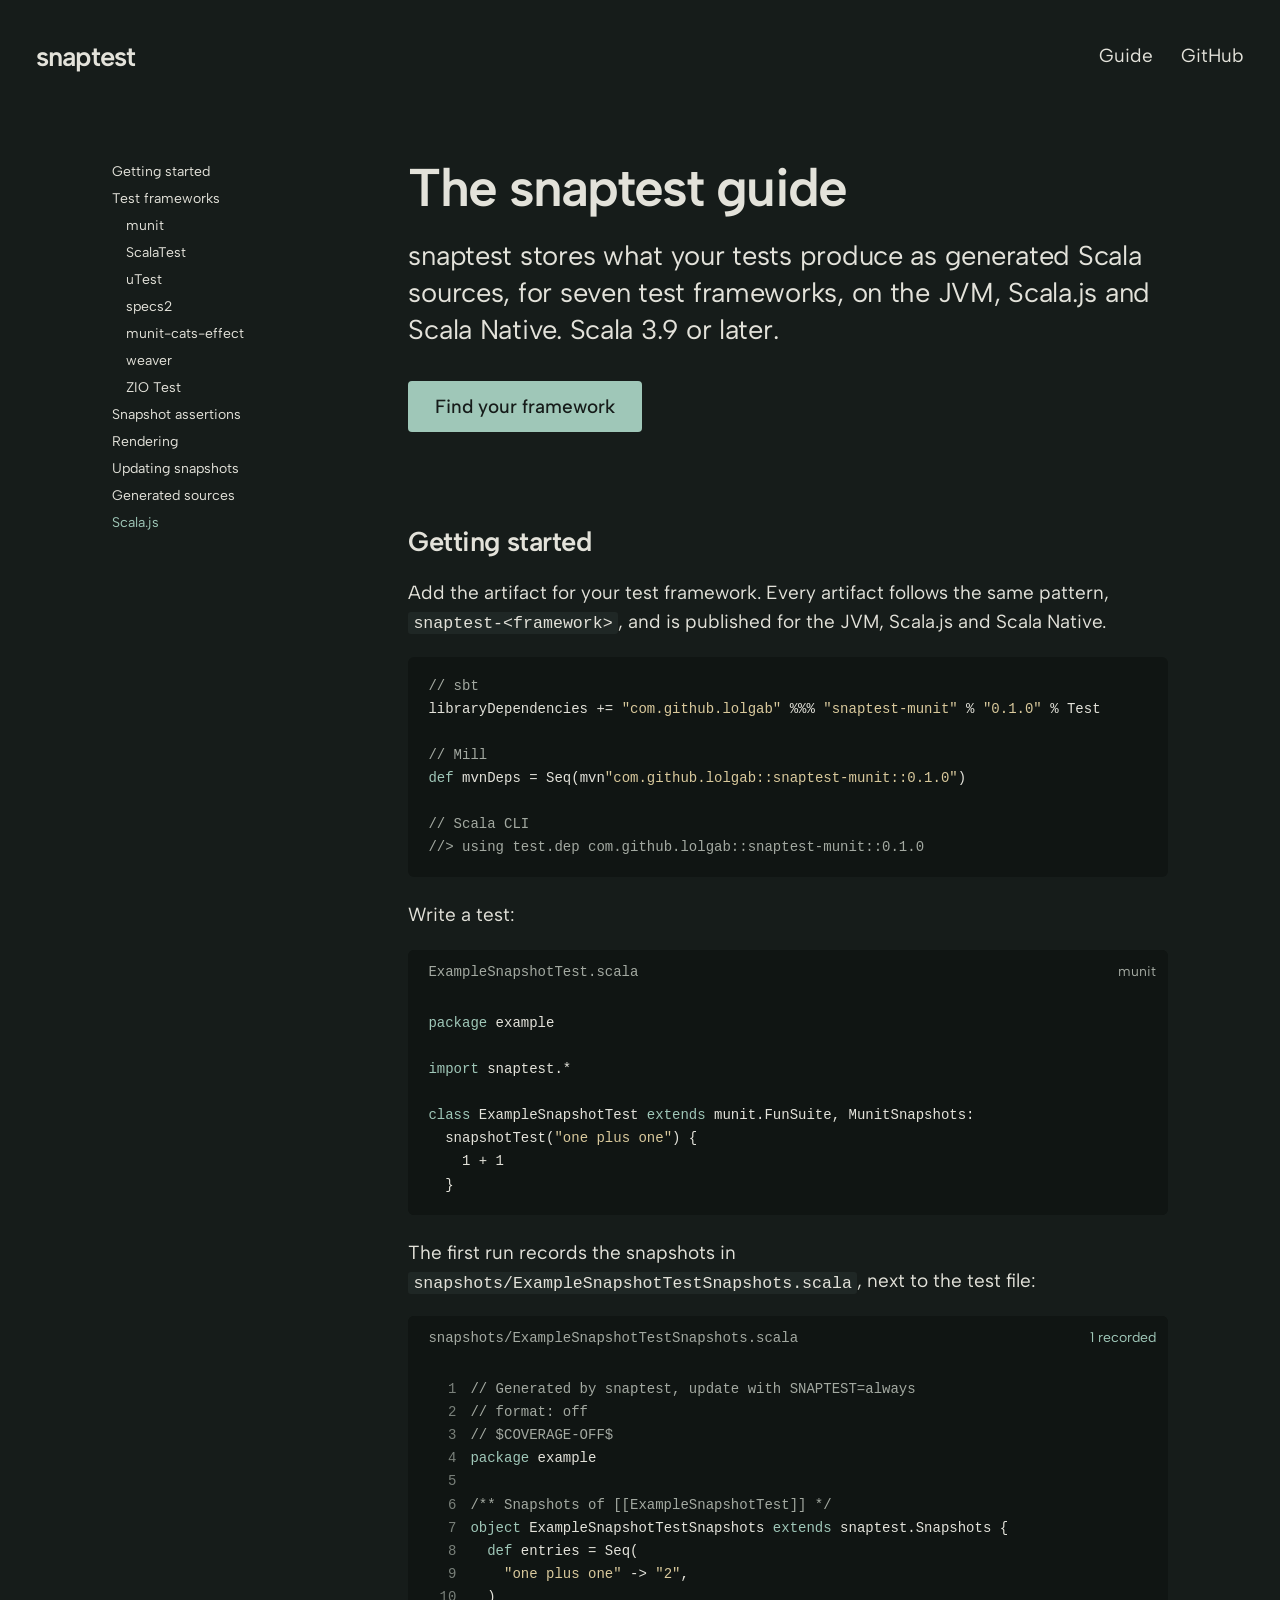
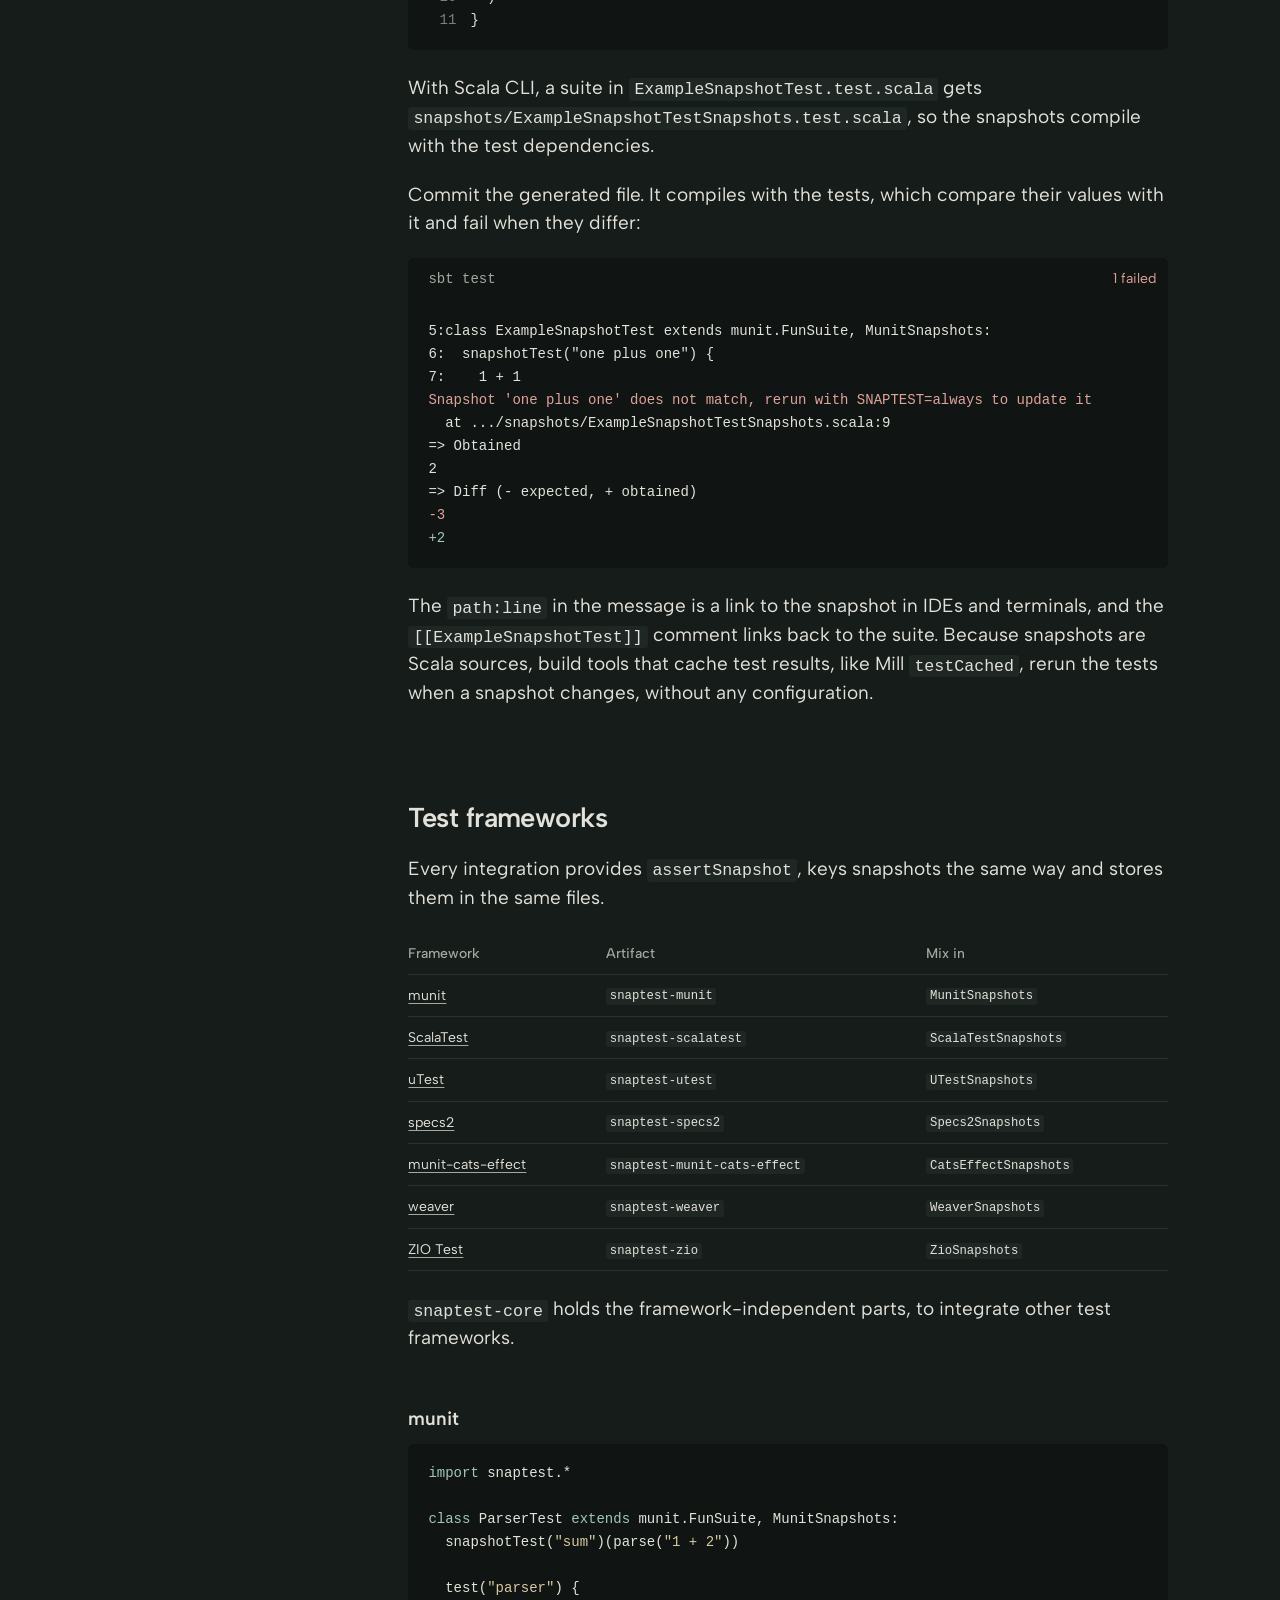
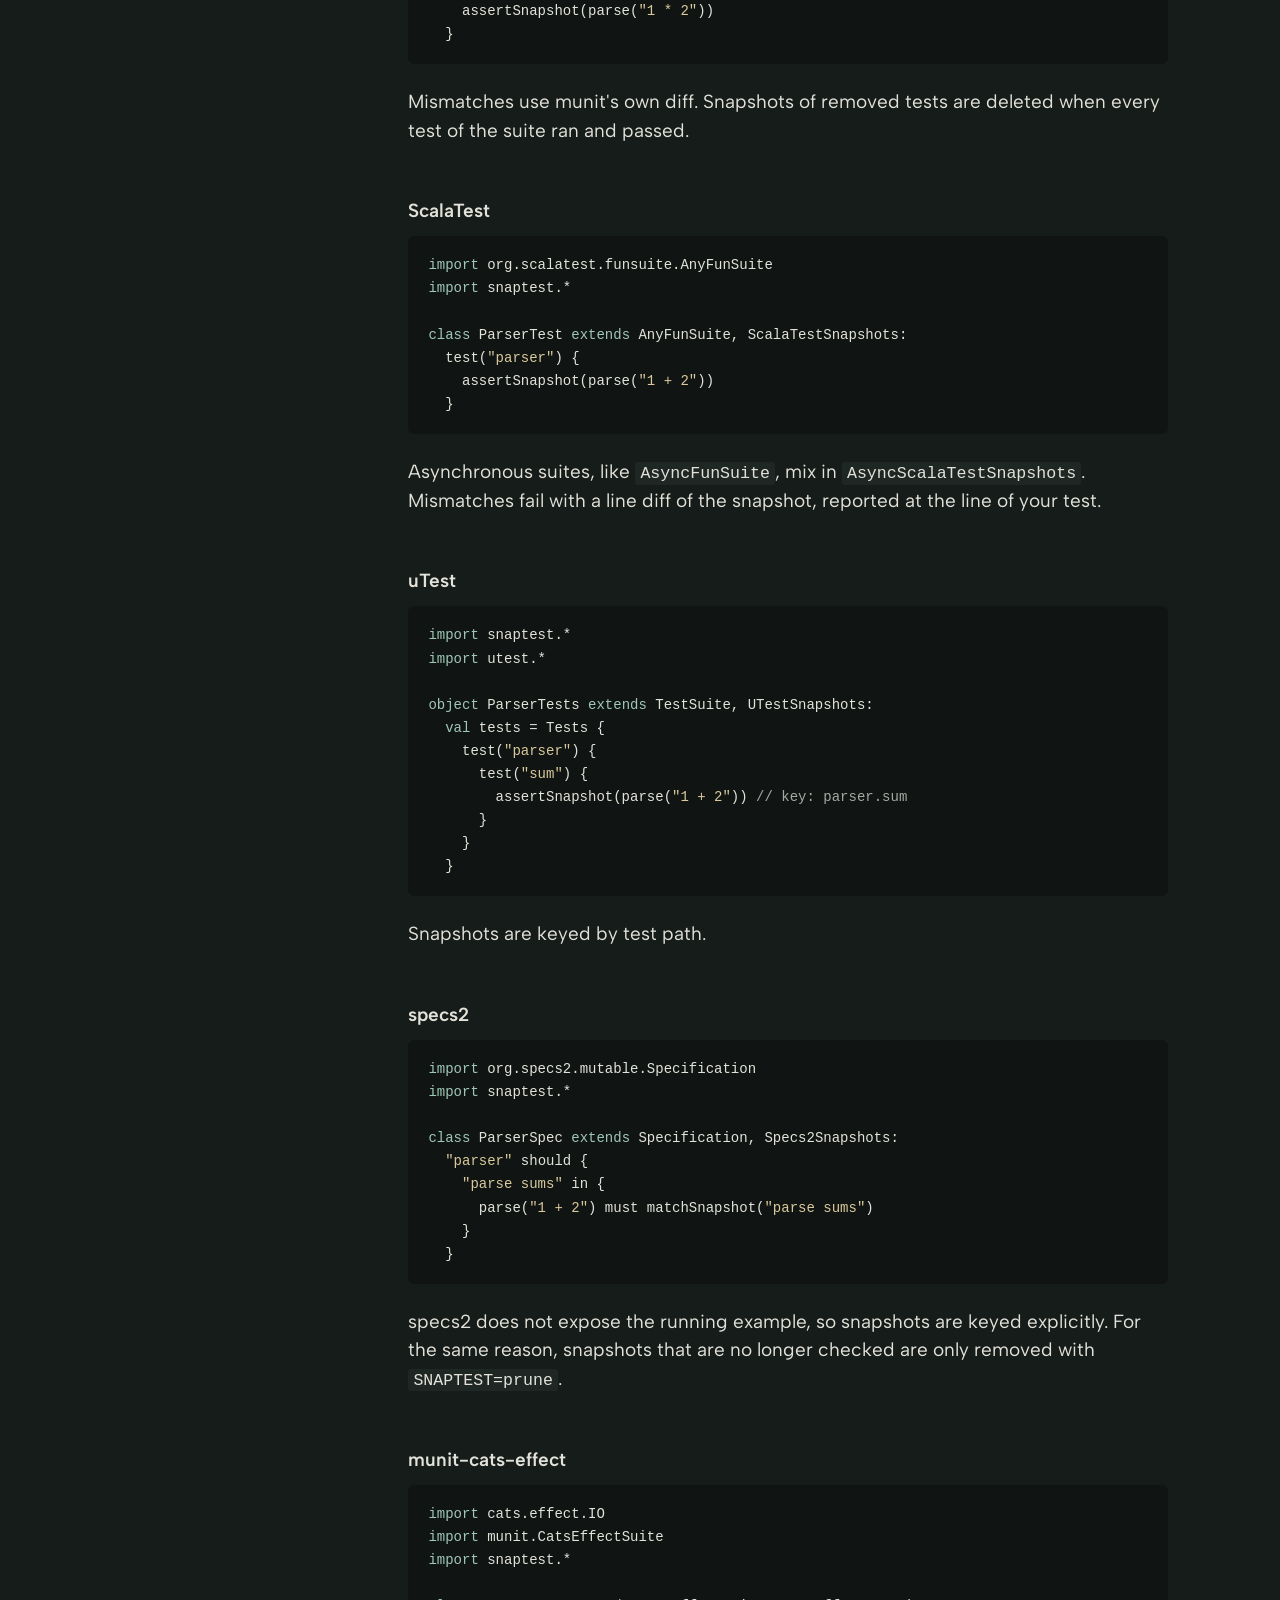
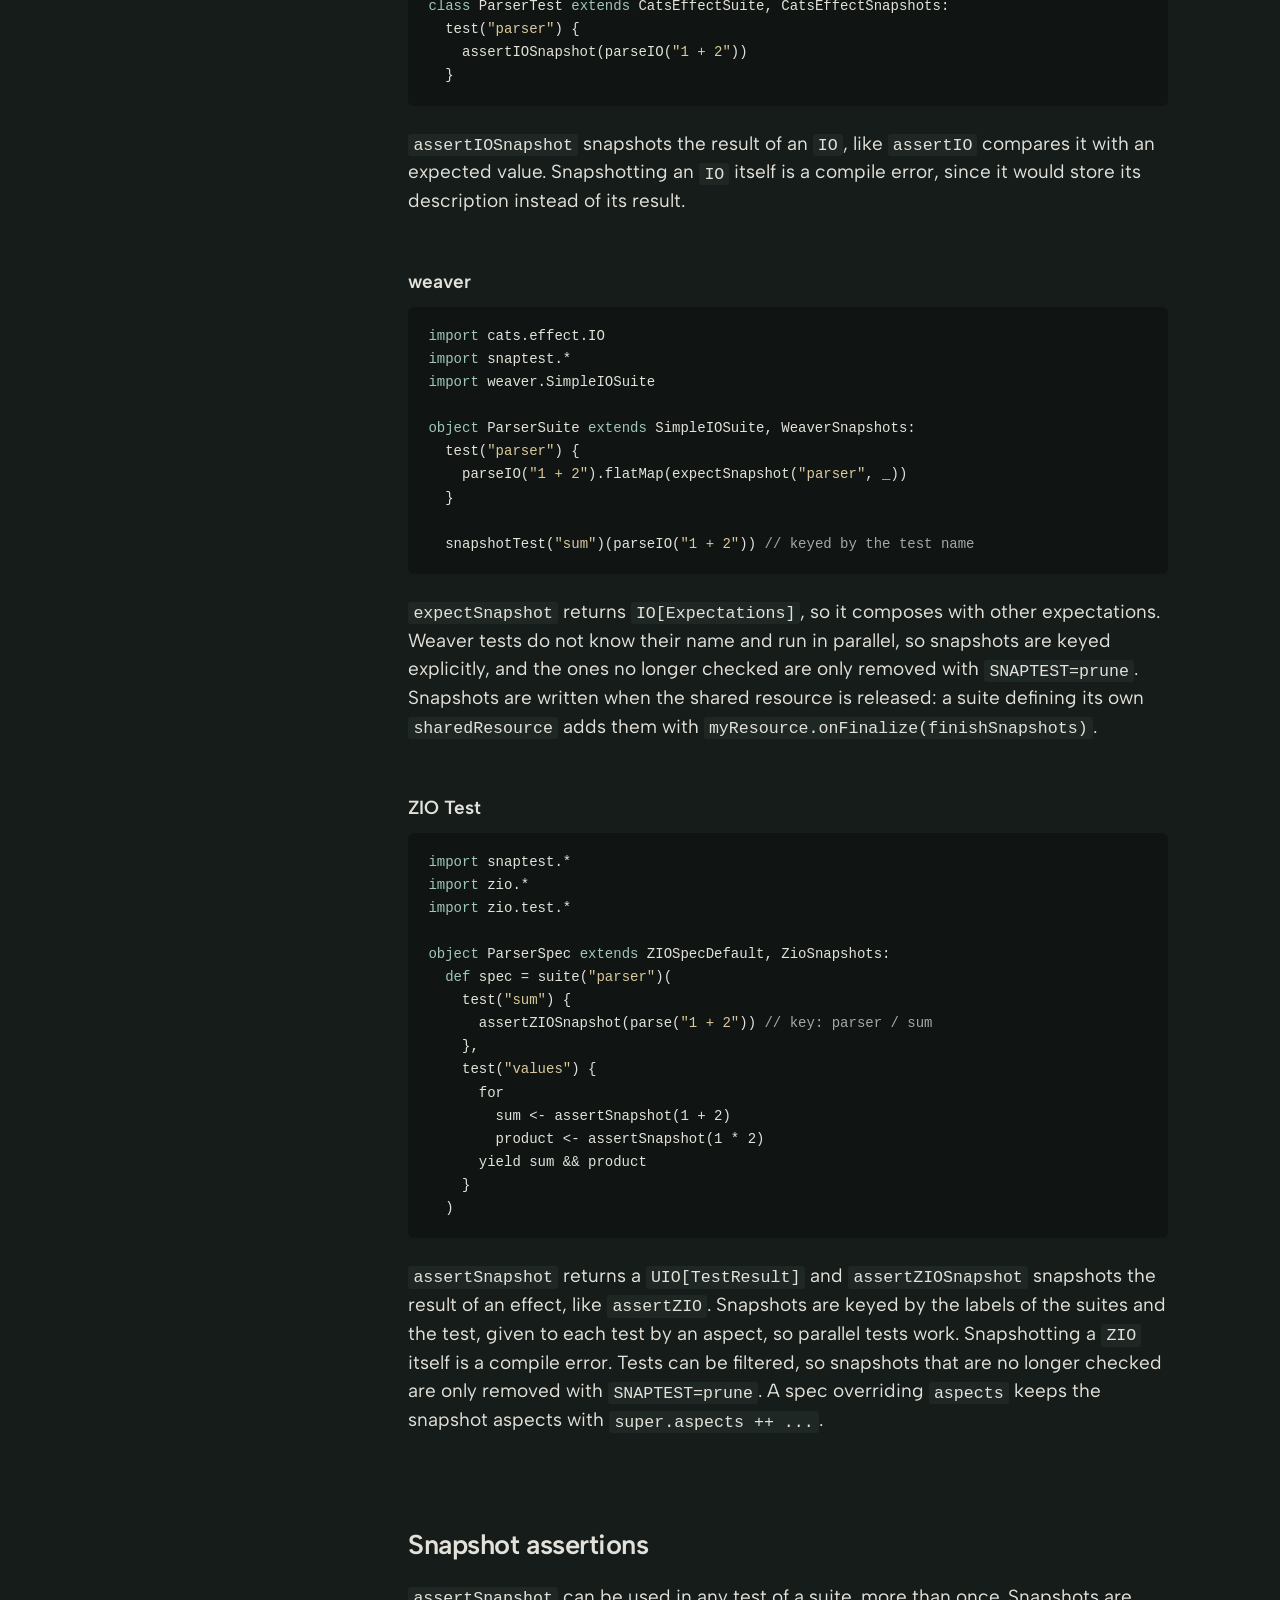
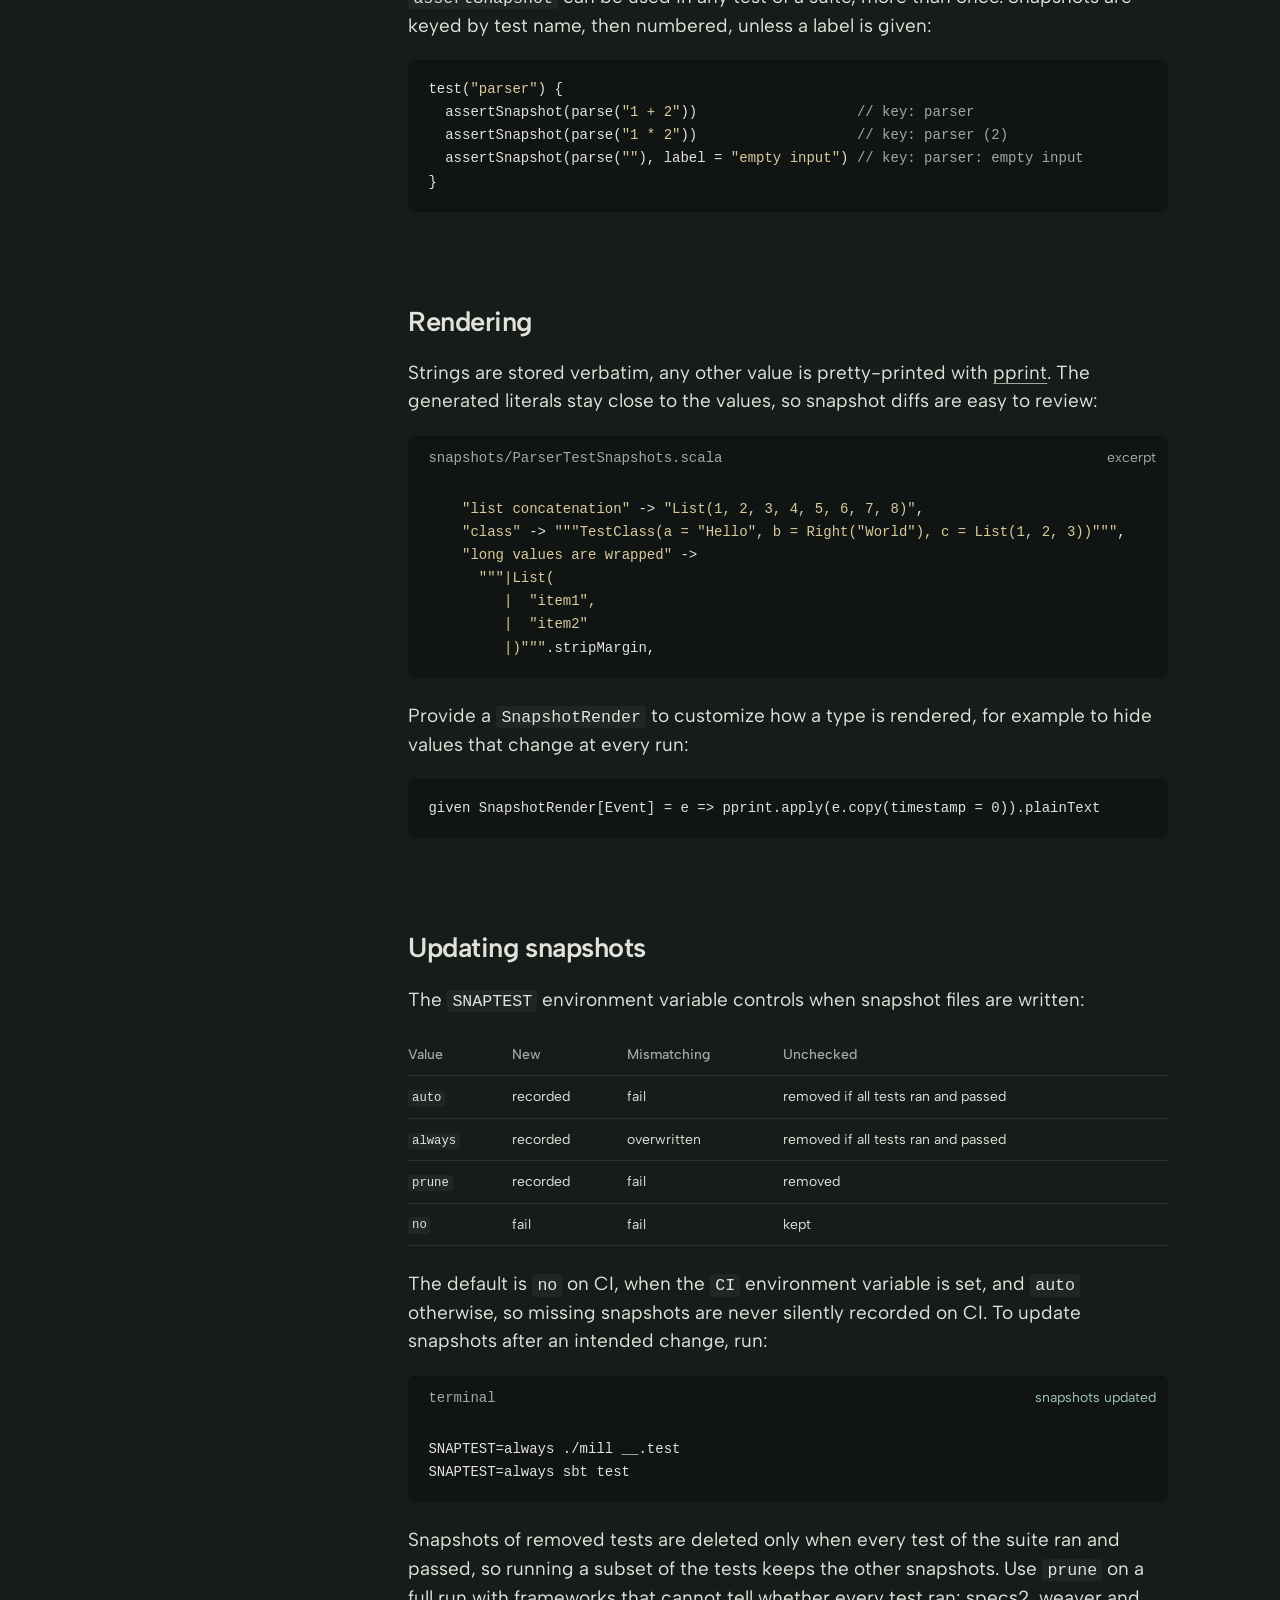
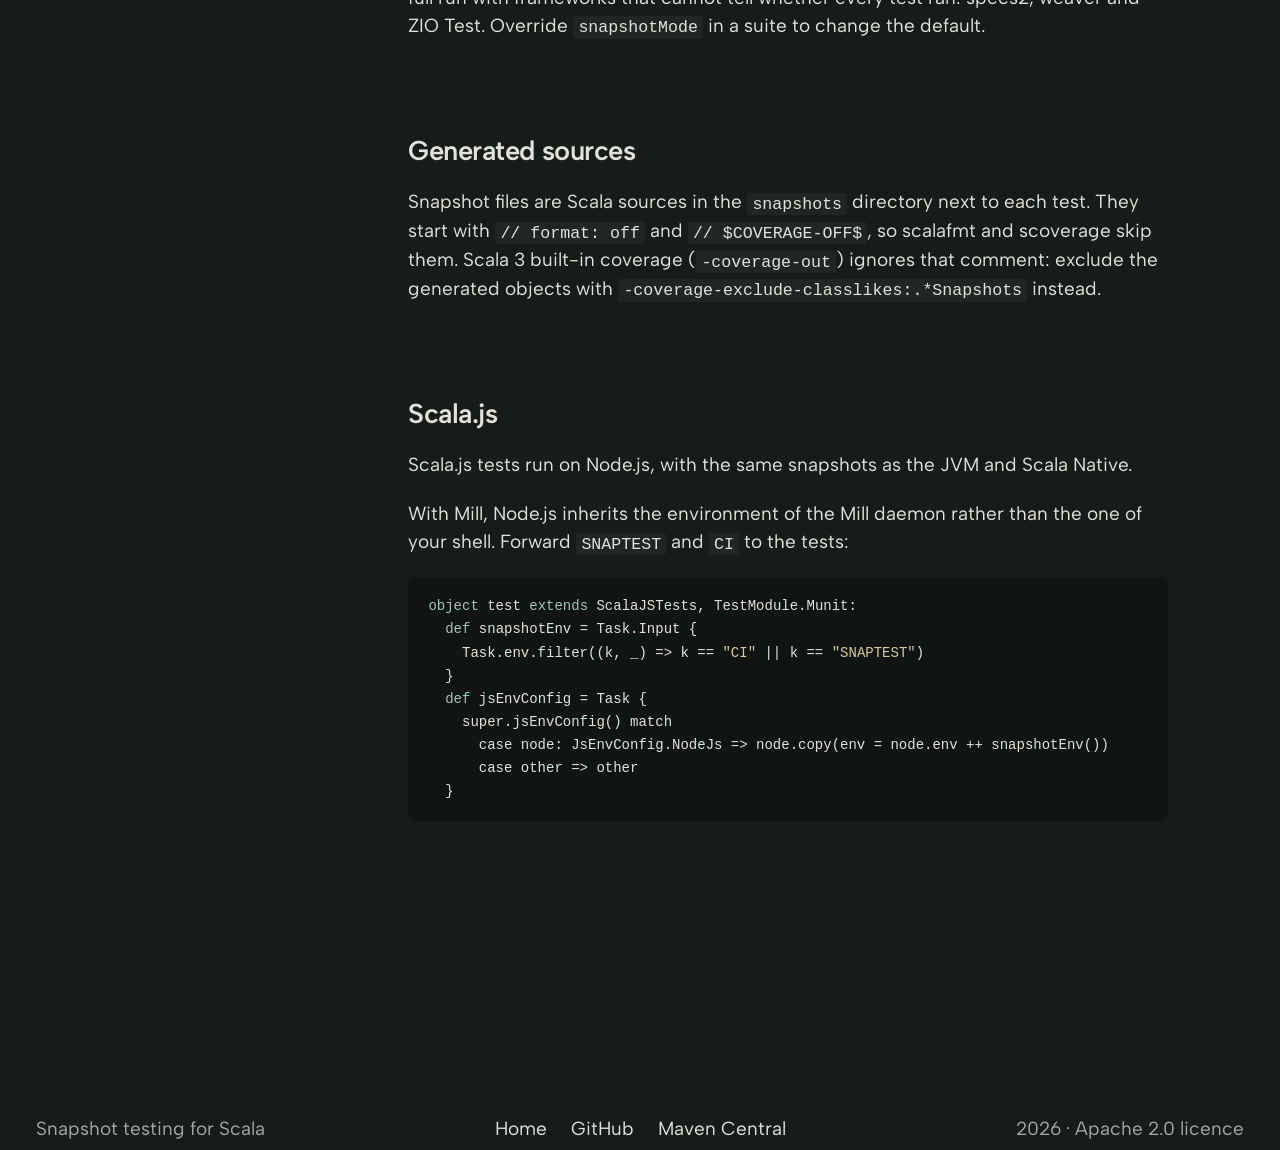
==== commit 5515a689: "Add Scala CLI to getting started" ====
--- a/site/guide.html
+++ b/site/guide.html
@@ -68,7 +68,10 @@
 libraryDependencies += "com.github.lolgab" %%% "snaptest-munit" % "0.1.0" % Test
 
 // Mill
-def mvnDeps = Seq(mvn"com.github.lolgab::snaptest-munit::0.1.0")</pre>
+def mvnDeps = Seq(mvn"com.github.lolgab::snaptest-munit::0.1.0")
+
+// Scala CLI
+//> using test.dep com.github.lolgab::snaptest-munit::0.1.0</pre>
           <p>Write a test:</p>
           <div class="fragment" data-ui>
           <div class="panel-bar"><code>ExampleSnapshotTest.scala</code><span>munit</span></div>
@@ -100,6 +103,11 @@
   )
 }</pre>
           </div>
+          <p>
+            With Scala CLI, a suite in <code>ExampleSnapshotTest.test.scala</code> gets
+            <code>snapshots/ExampleSnapshotTestSnapshots.test.scala</code>, so
+            the snapshots compile with the test dependencies.
+          </p>
           <p>
             Commit the generated file. It compiles with the tests, which
             compare their values with it and fail when they differ:
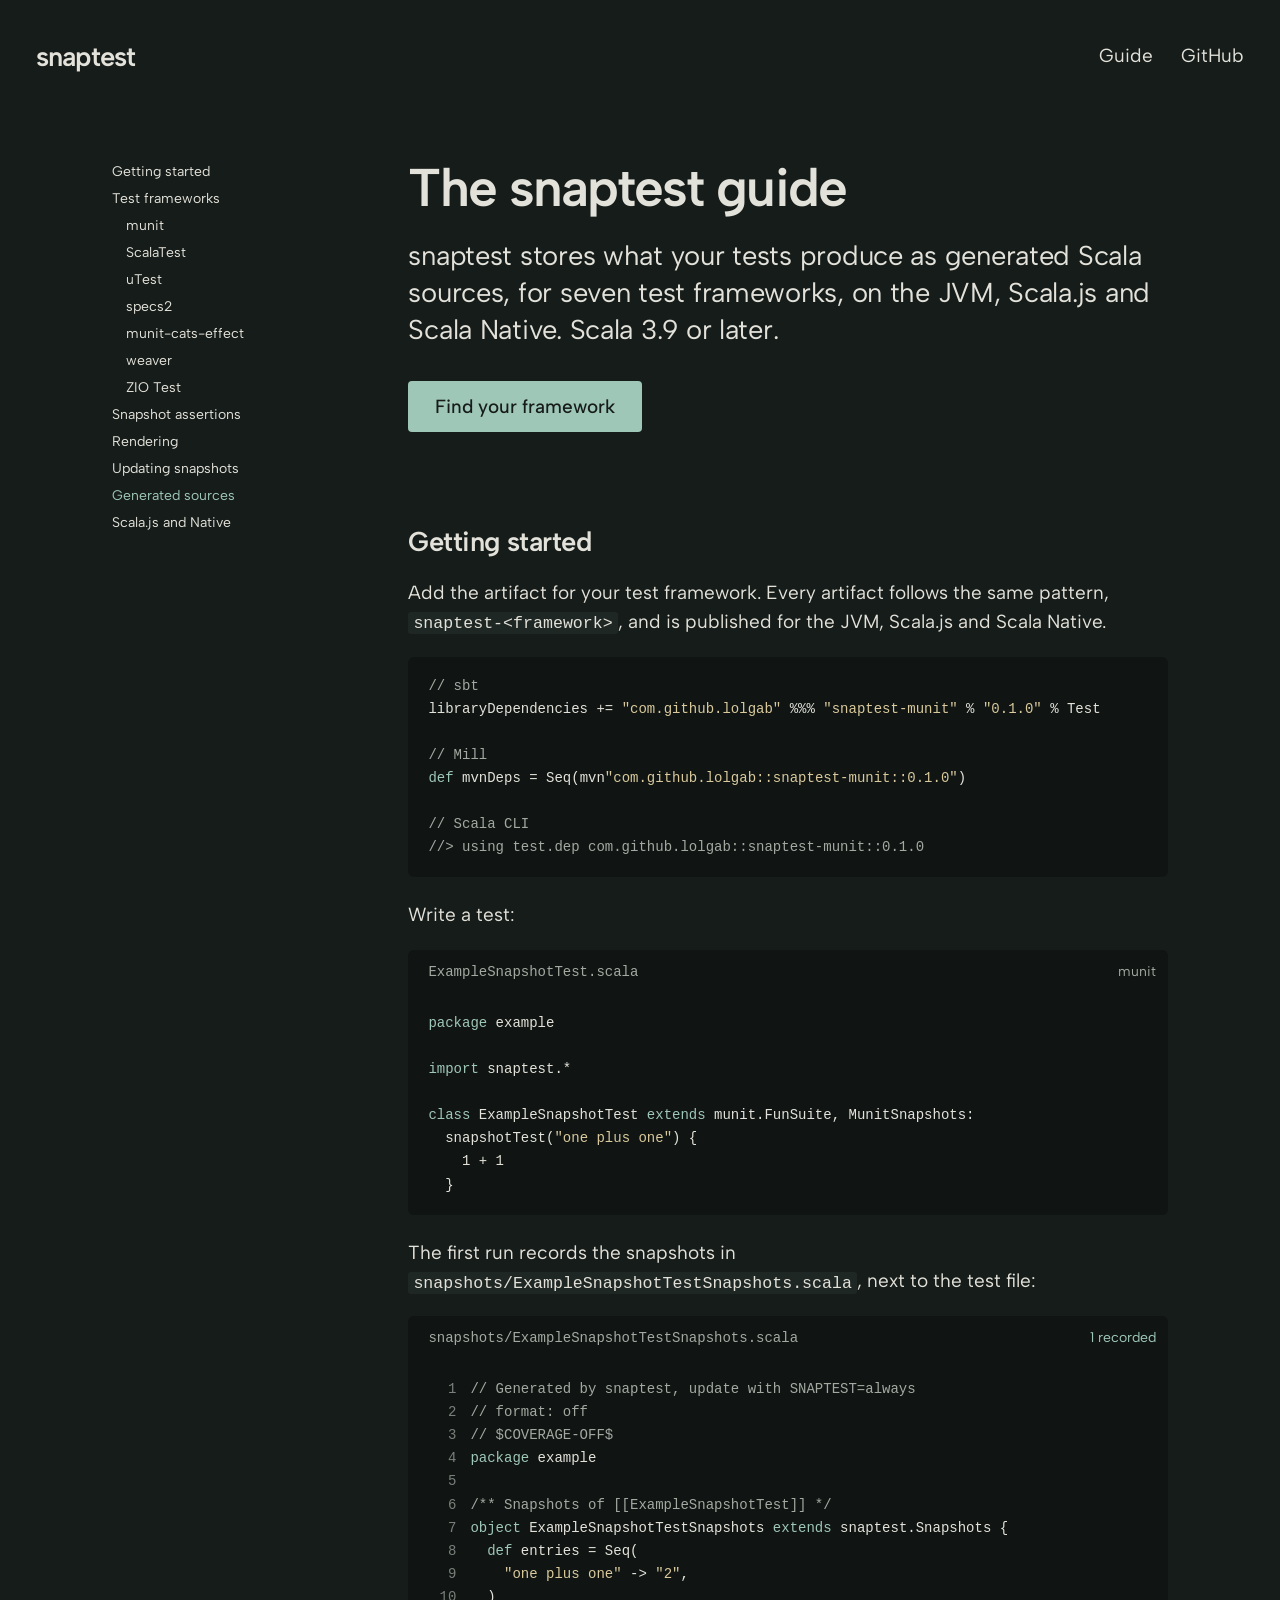
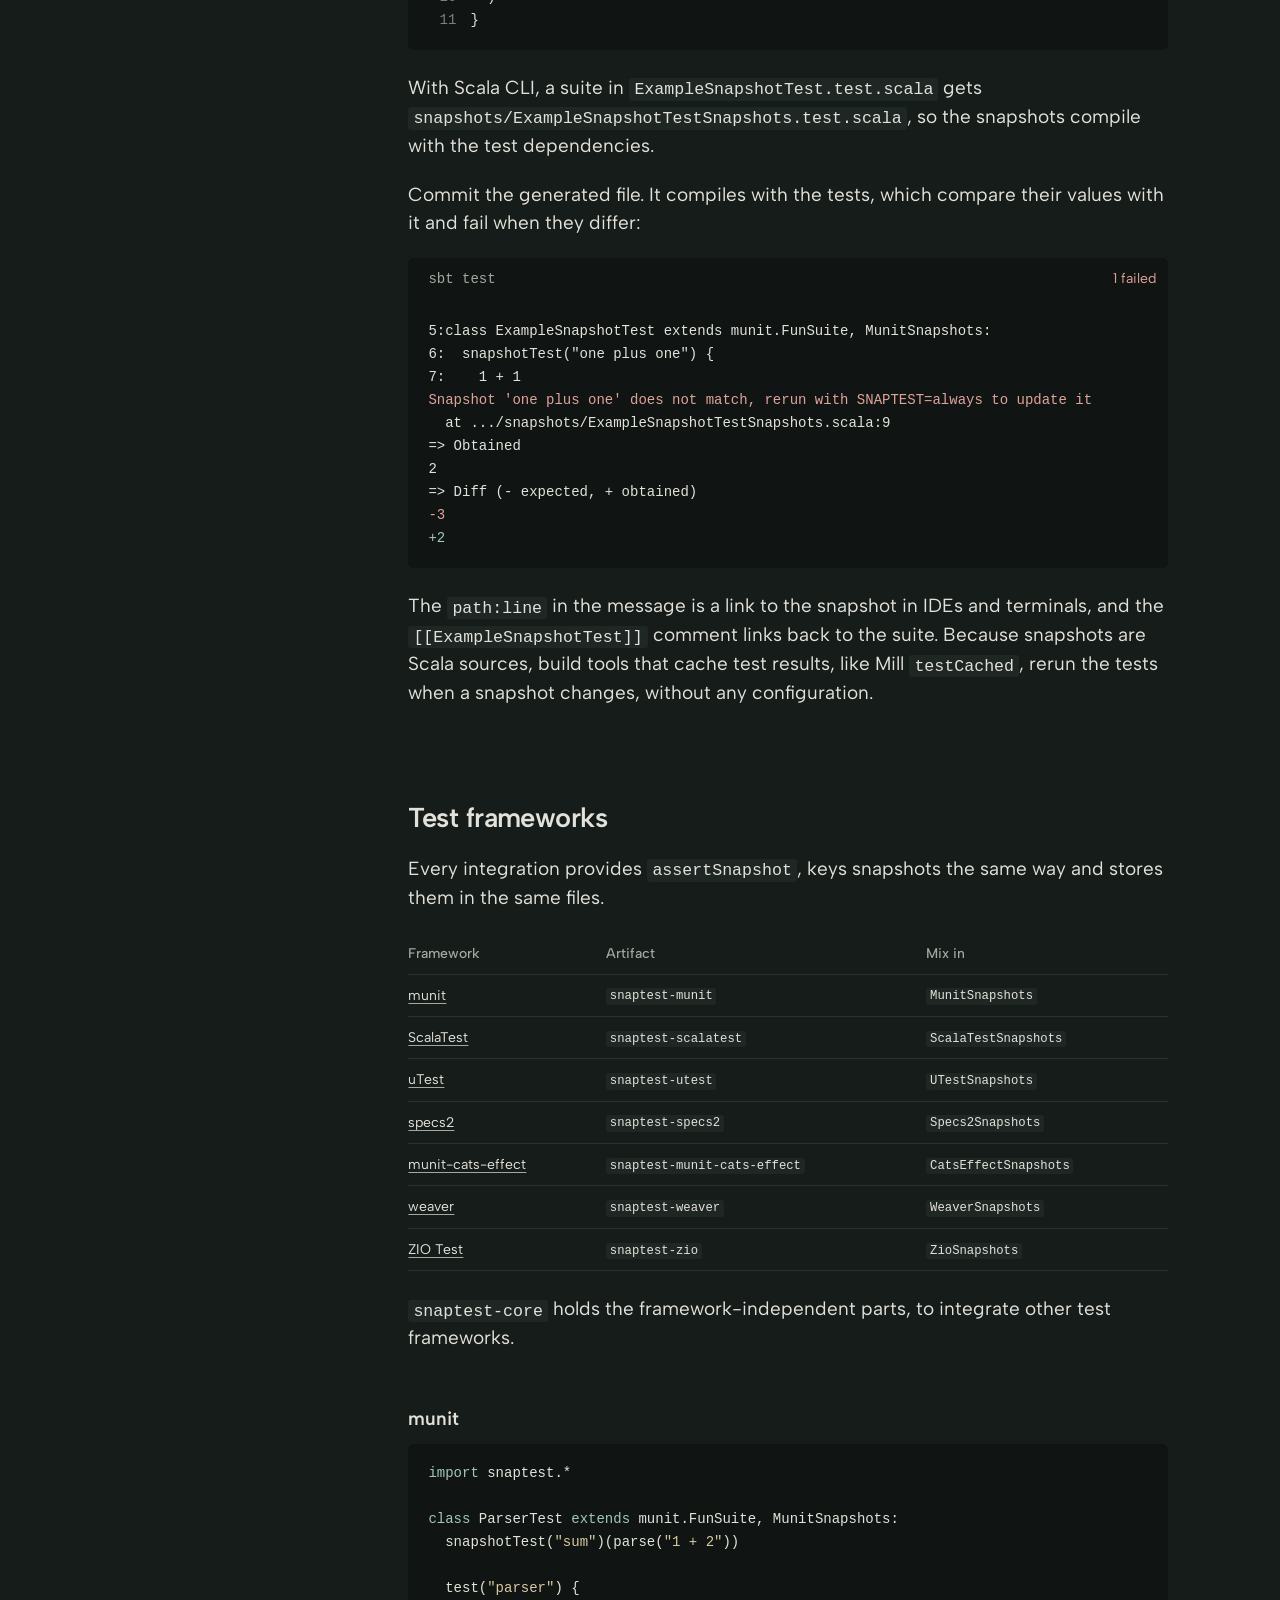
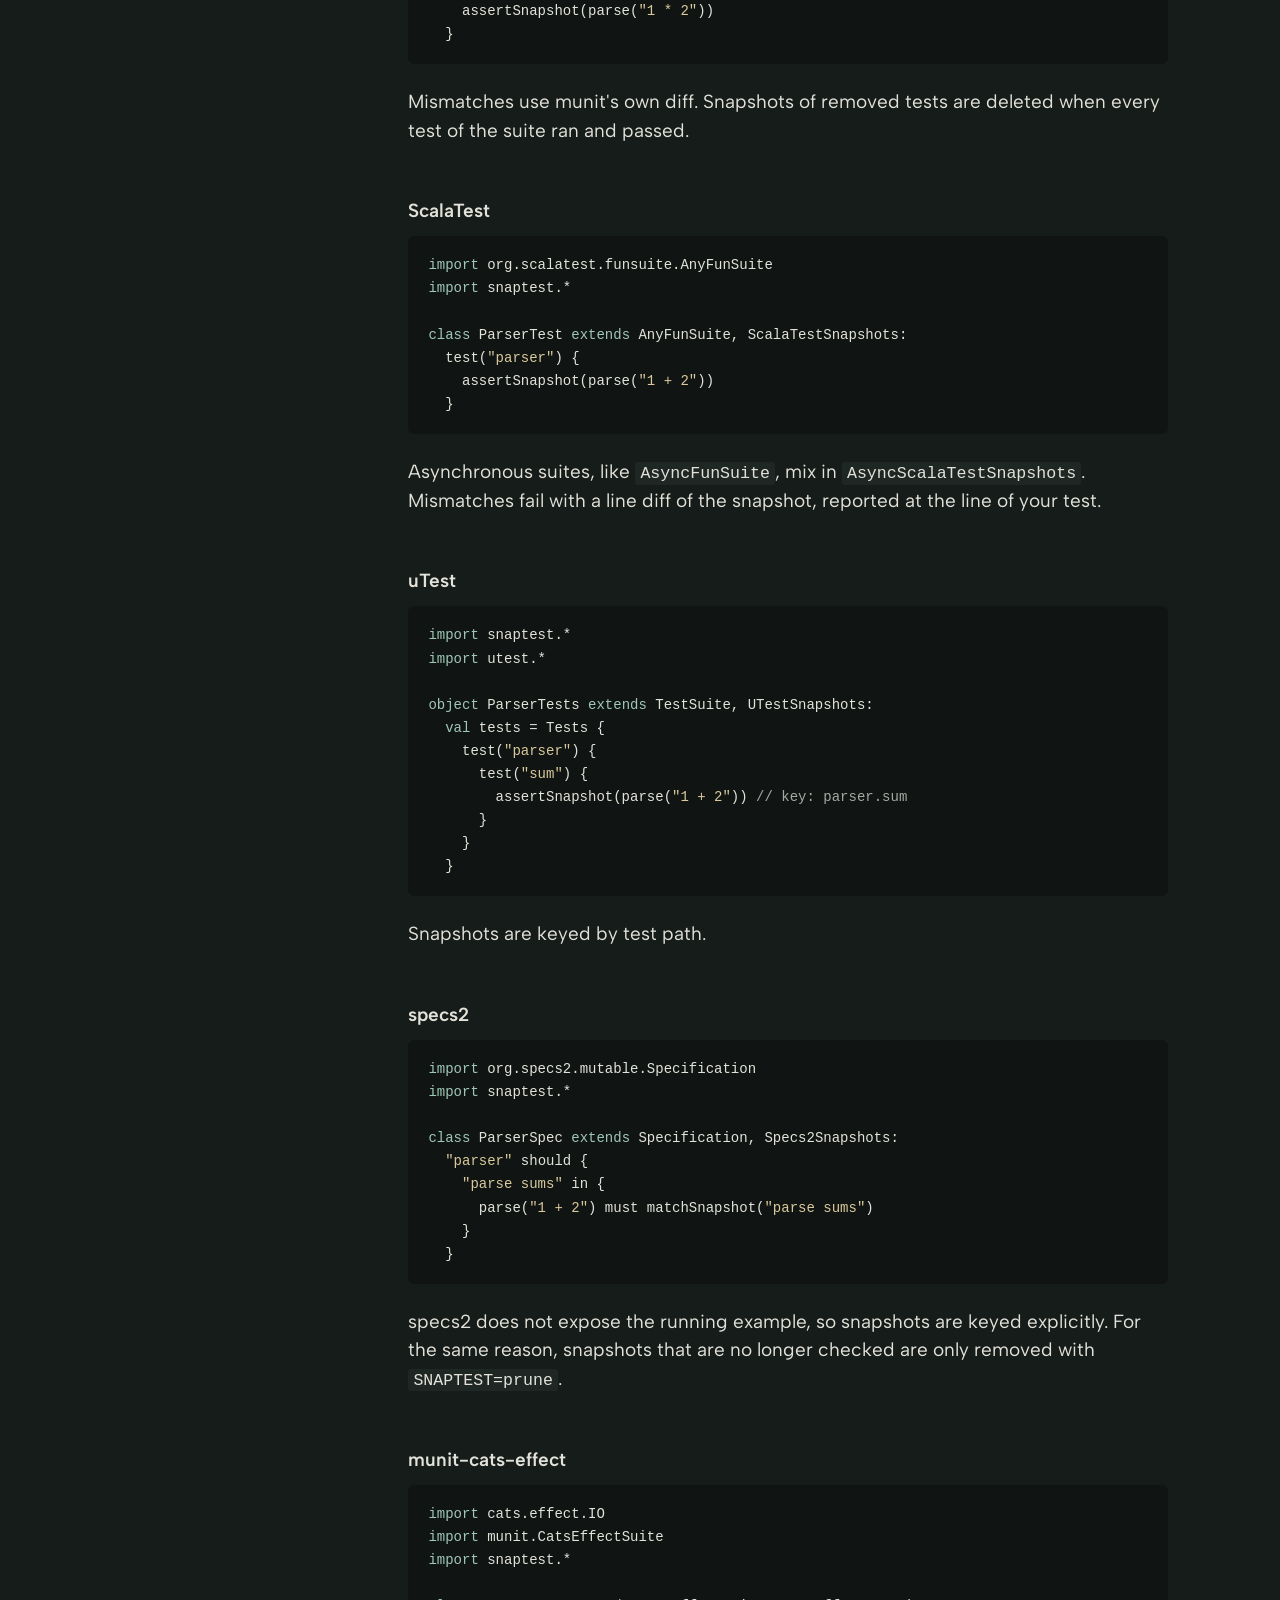
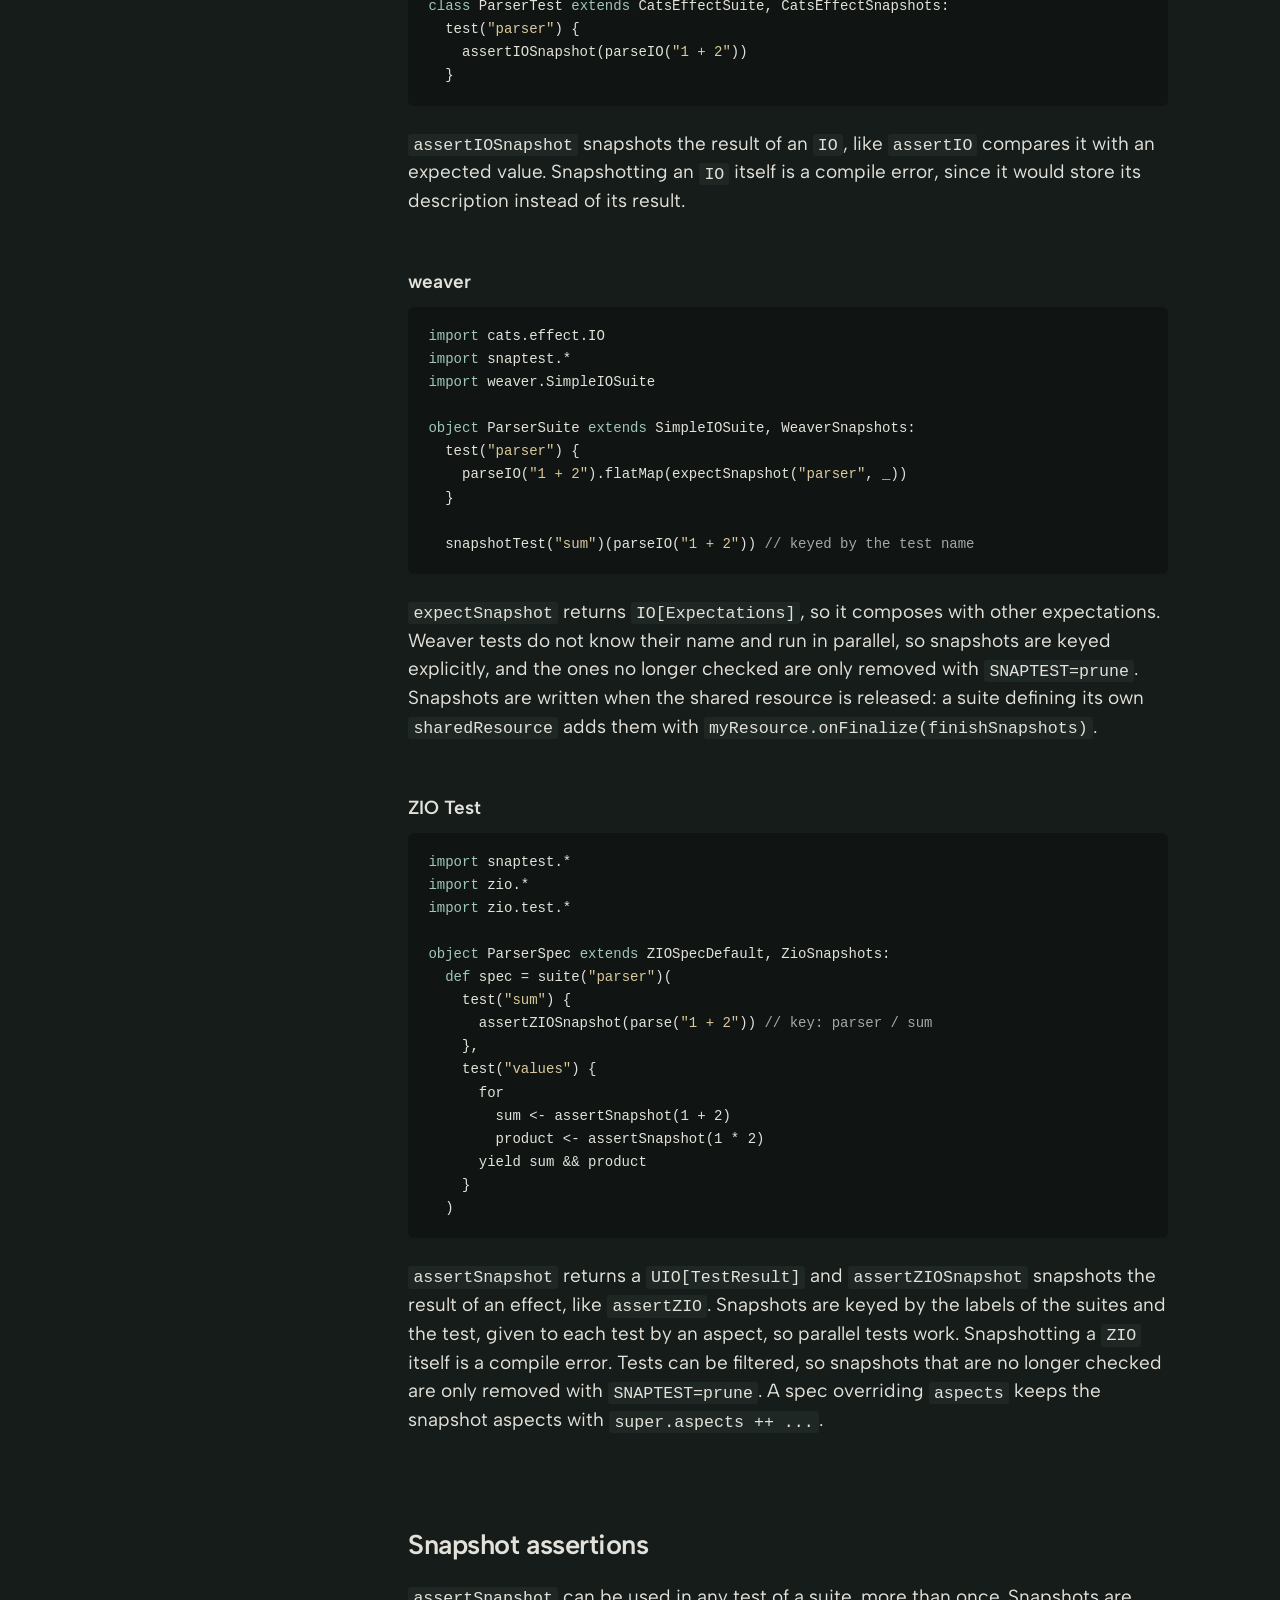
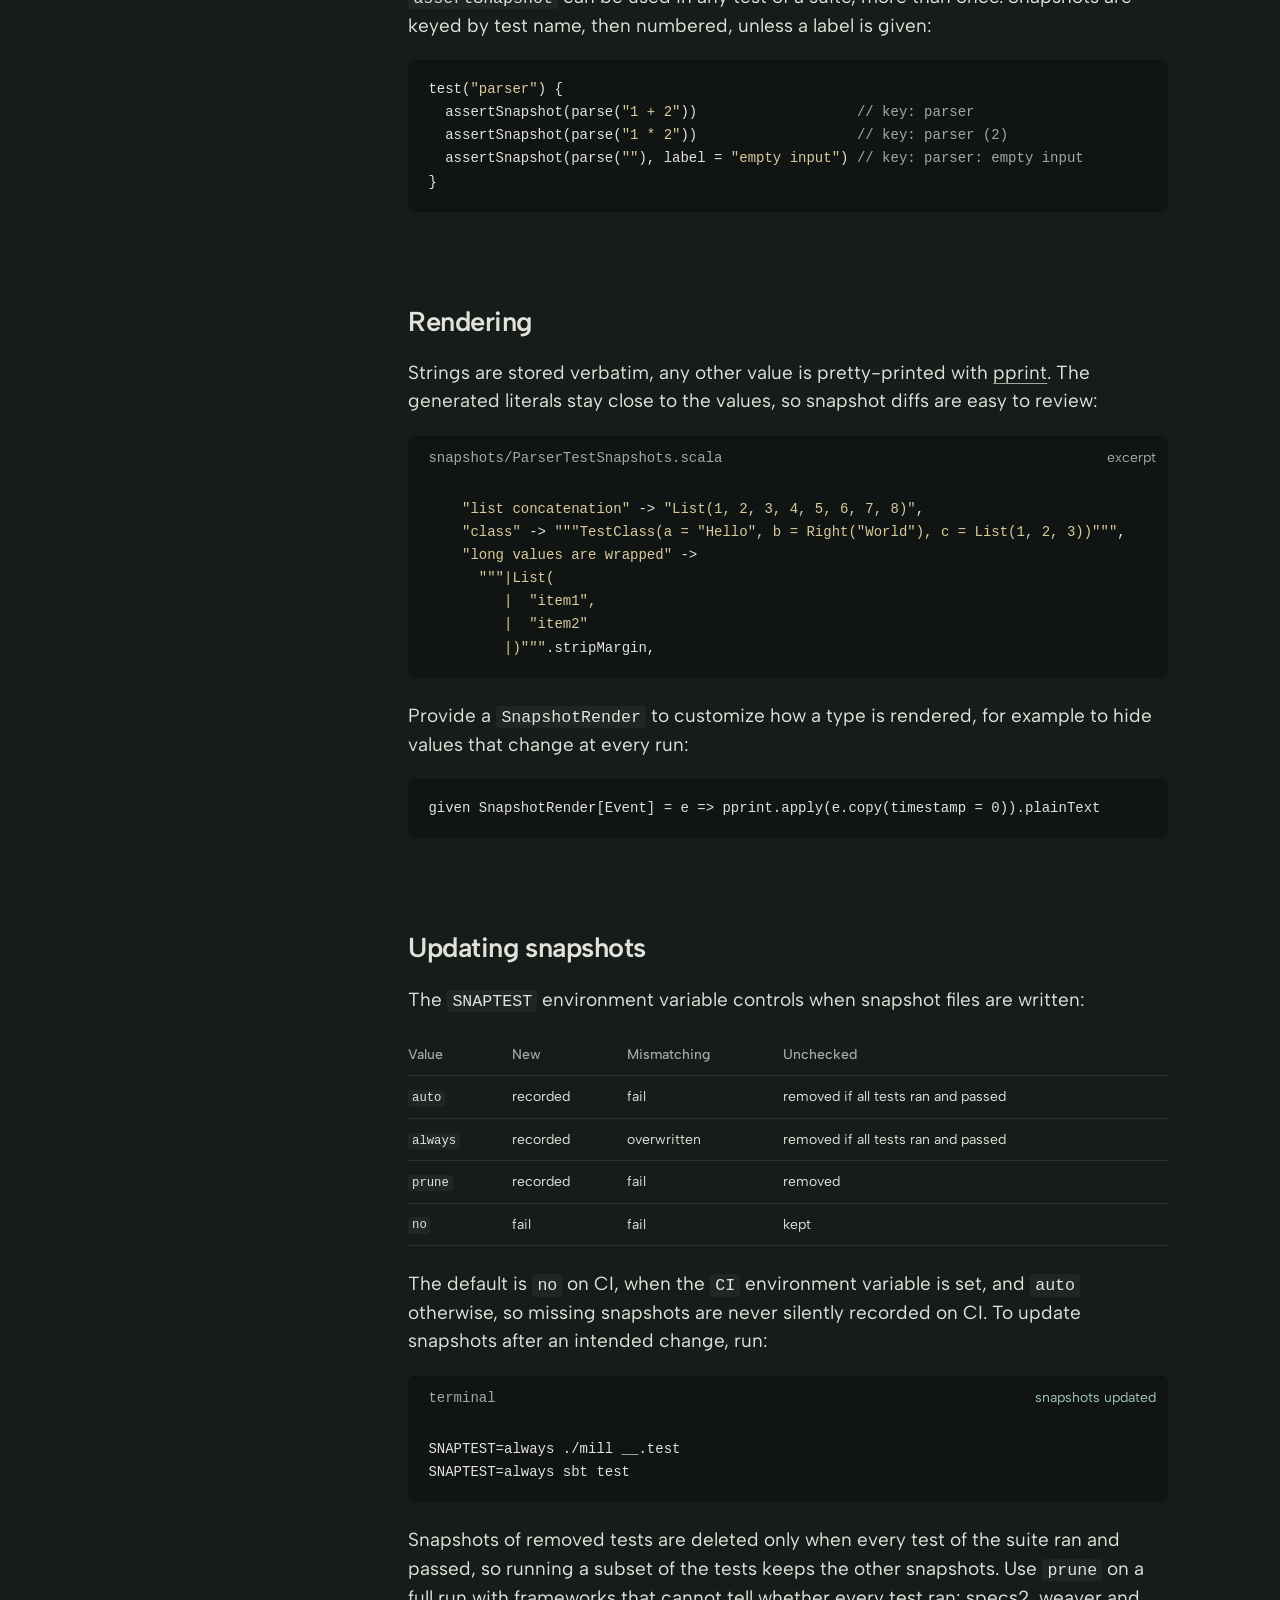
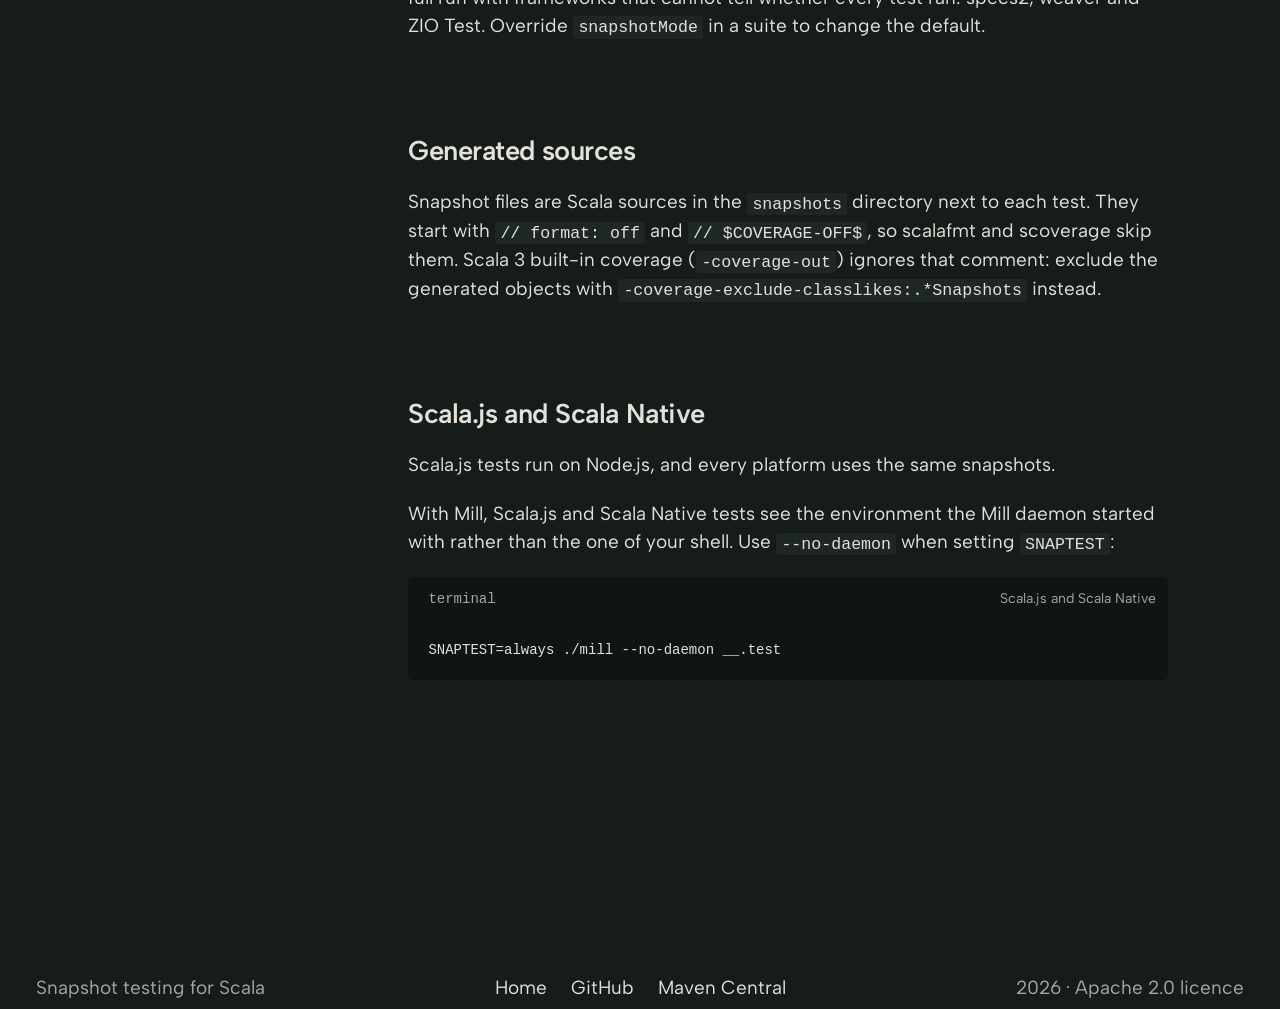
==== commit d2578503: "Document --no-daemon for Scala.js and Scala Native with Mill Mill runs Scala.js and Scala Native tes" ====
--- a/site/guide.html
+++ b/site/guide.html
@@ -43,7 +43,7 @@
         <a href="#rendering">Rendering</a>
         <a href="#modes">Updating snapshots</a>
         <a href="#generated-sources">Generated sources</a>
-        <a href="#scala-js">Scala.js</a>
+        <a href="#scala-js">Scala.js and Native</a>
       </nav>
 
       <main class="doc">
@@ -377,25 +377,20 @@
         </section>
 
         <section id="scala-js">
-          <h2>Scala.js</h2>
-          <p>
-            Scala.js tests run on Node.js, with the same snapshots as the JVM
-            and Scala Native.
-          </p>
-          <p>
-            With Mill, Node.js inherits the environment of the Mill daemon
-            rather than the one of your shell. Forward <code>SNAPTEST</code>
-            and <code>CI</code> to the tests:
-          </p>
-          <pre class="code" data-scala>object test extends ScalaJSTests, TestModule.Munit:
-  def snapshotEnv = Task.Input {
-    Task.env.filter((k, _) => k == "CI" || k == "SNAPTEST")
-  }
-  def jsEnvConfig = Task {
-    super.jsEnvConfig() match
-      case node: JsEnvConfig.NodeJs => node.copy(env = node.env ++ snapshotEnv())
-      case other => other
-  }</pre>
+          <h2>Scala.js and Scala Native</h2>
+          <p>
+            Scala.js tests run on Node.js, and every platform uses the same
+            snapshots.
+          </p>
+          <p>
+            With Mill, Scala.js and Scala Native tests see the environment the
+            Mill daemon started with rather than the one of your shell. Use
+            <code>--no-daemon</code> when setting <code>SNAPTEST</code>:
+          </p>
+          <div class="fragment" data-ui>
+          <div class="panel-bar"><code>terminal</code><span>Scala.js and Scala Native</span></div>
+          <pre class="code">SNAPTEST=always ./mill --no-daemon __.test</pre>
+          </div>
         </section>
 
       </main>
